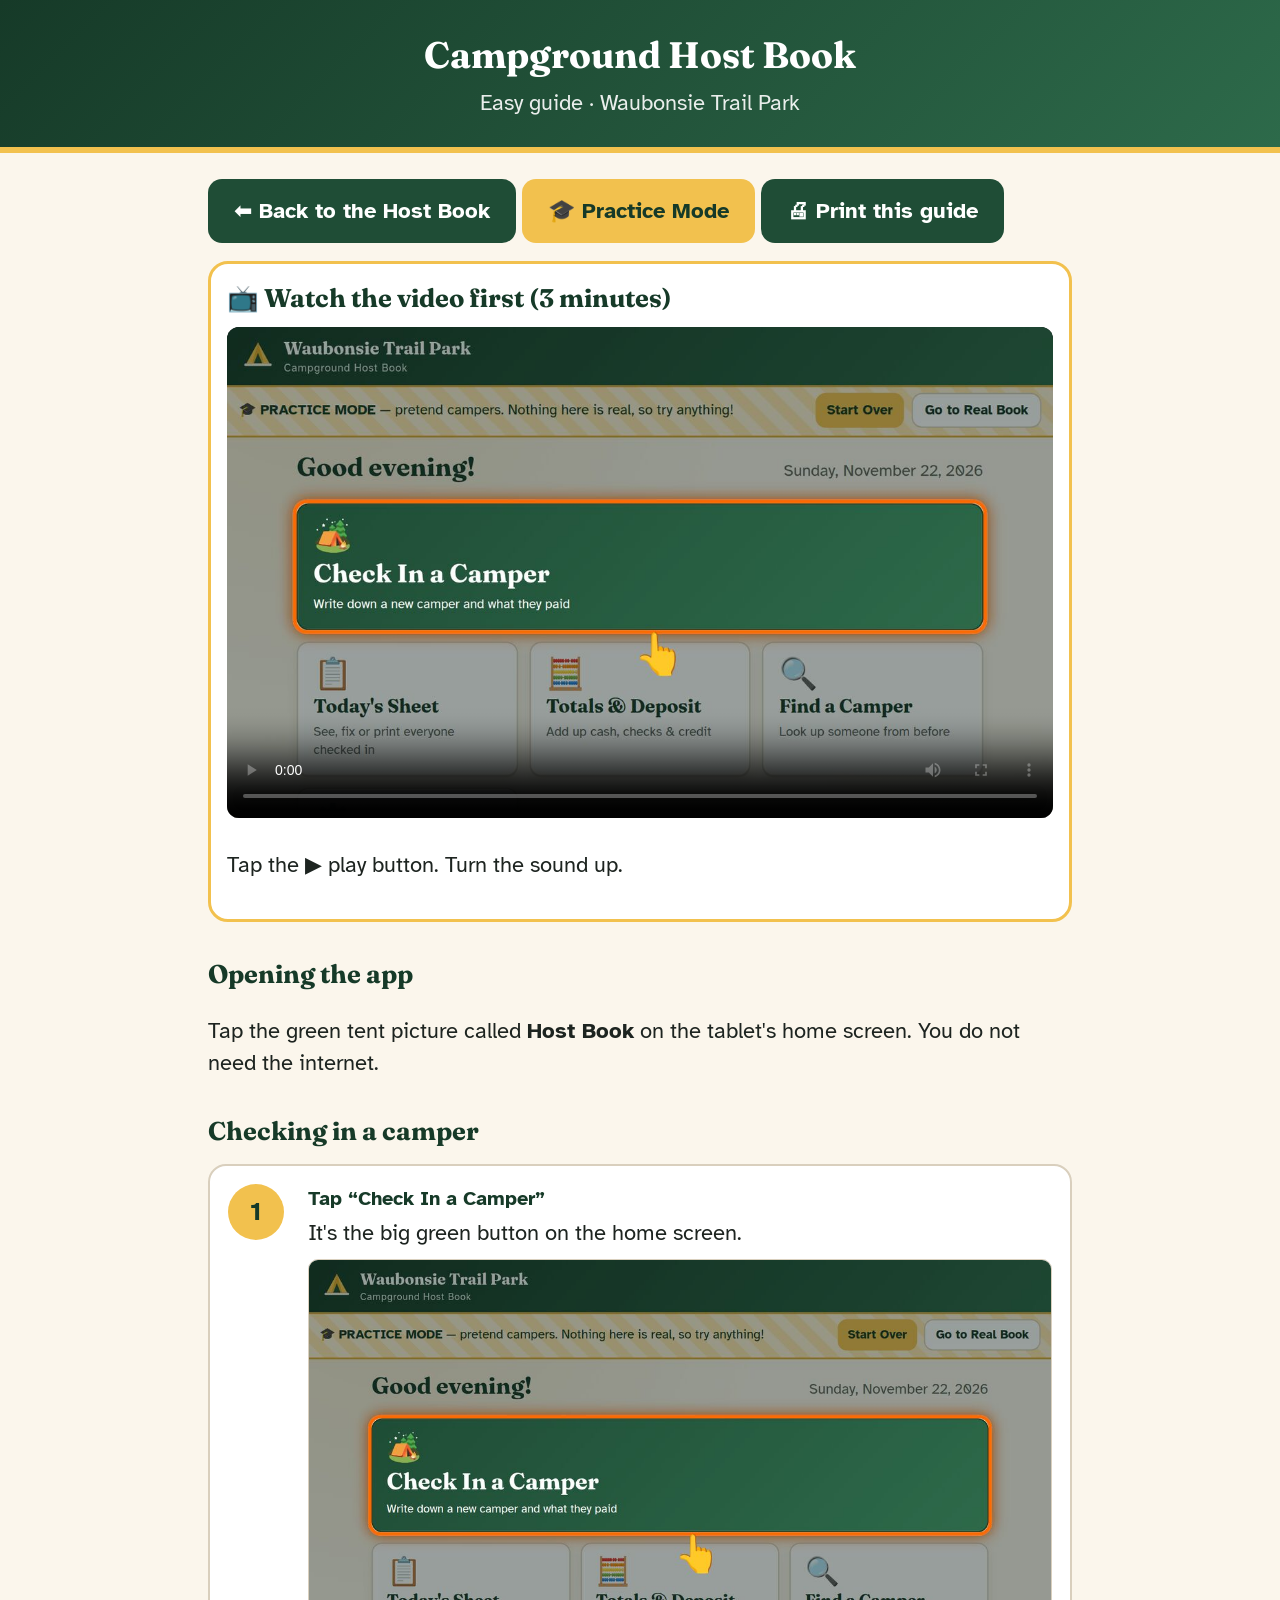
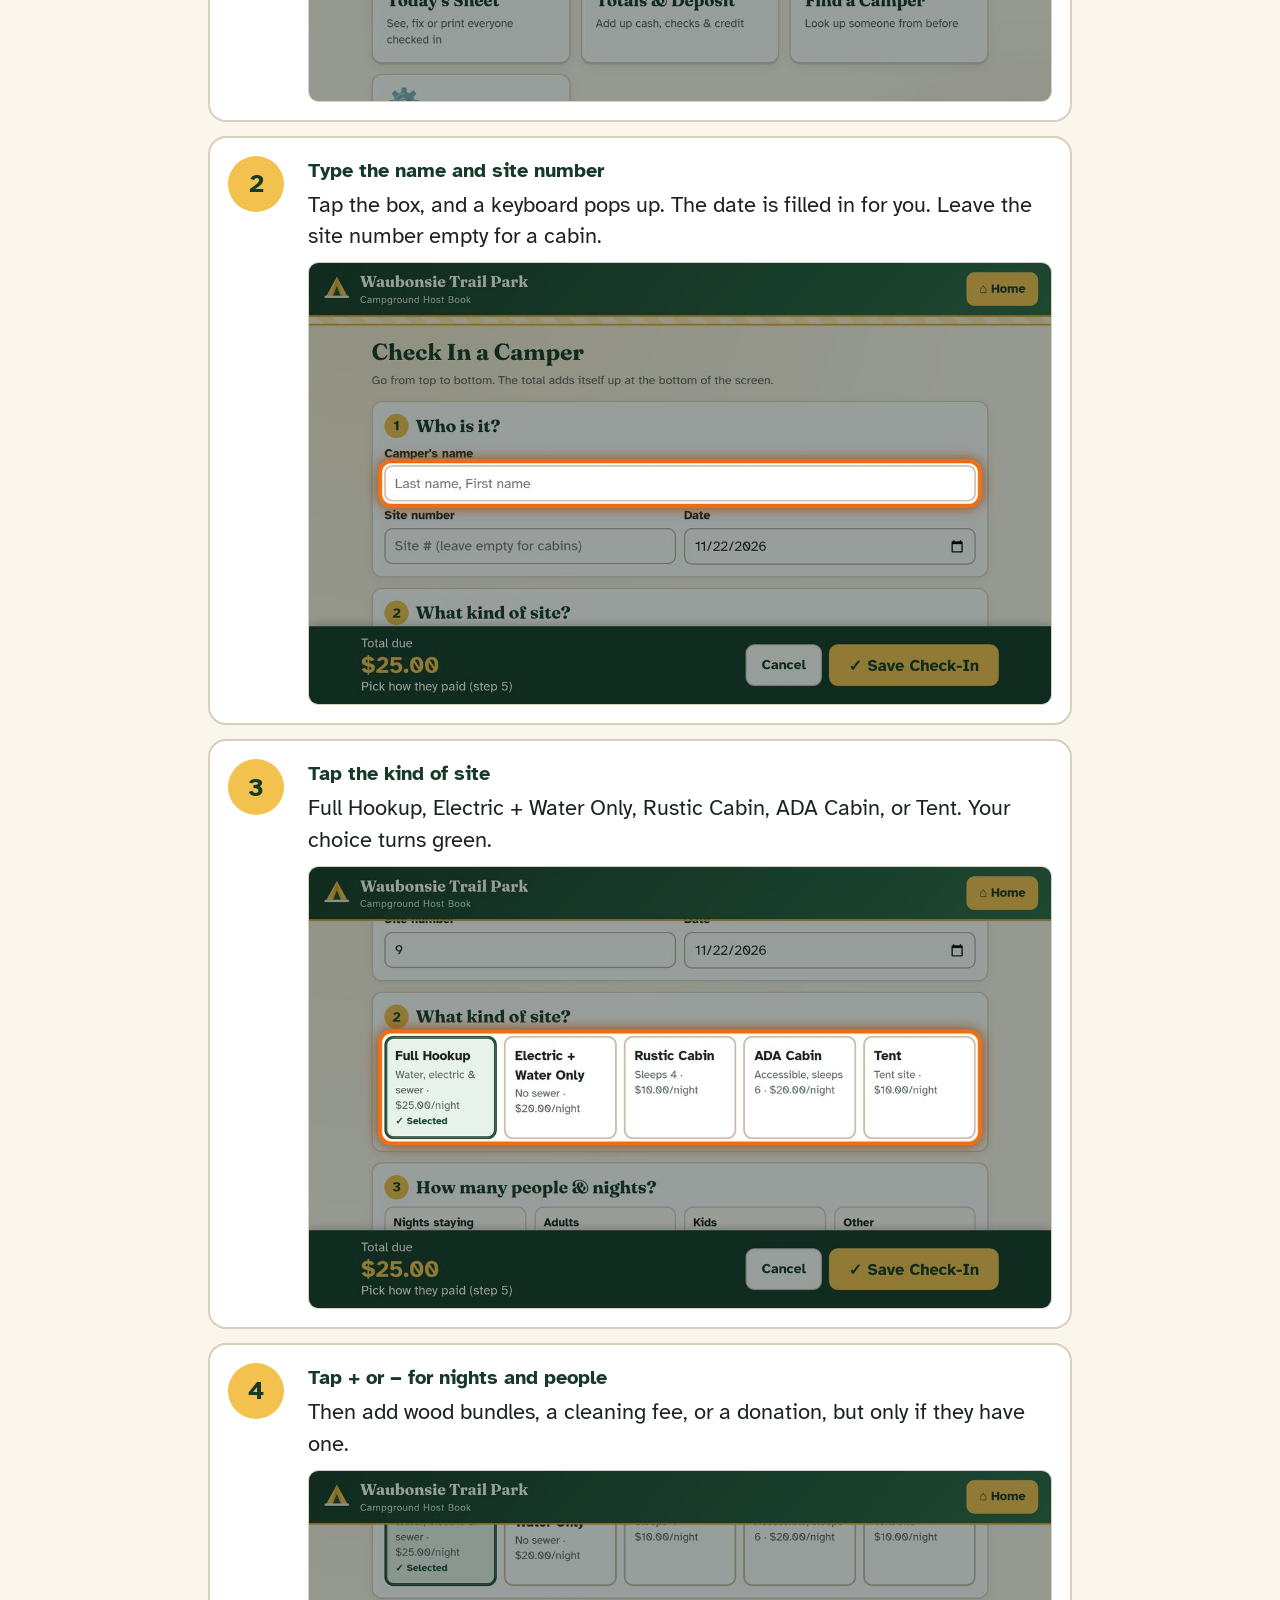
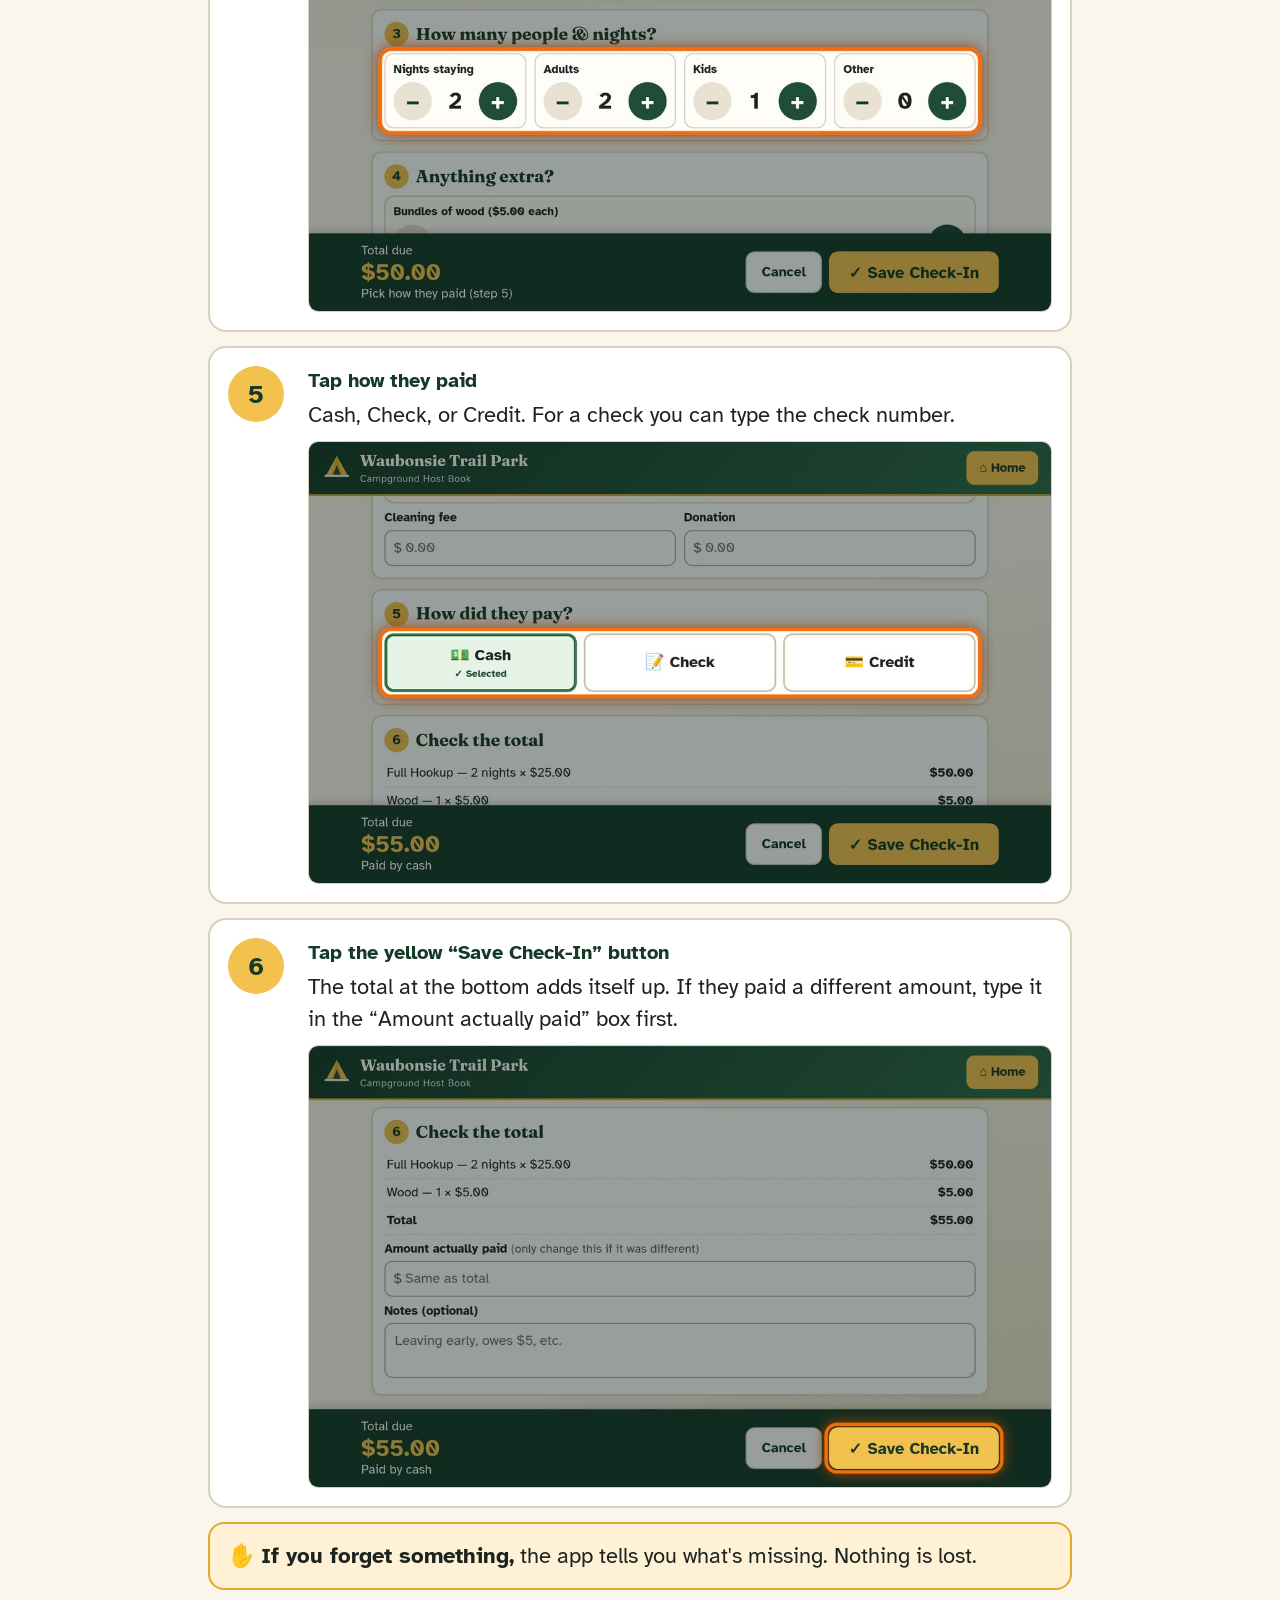
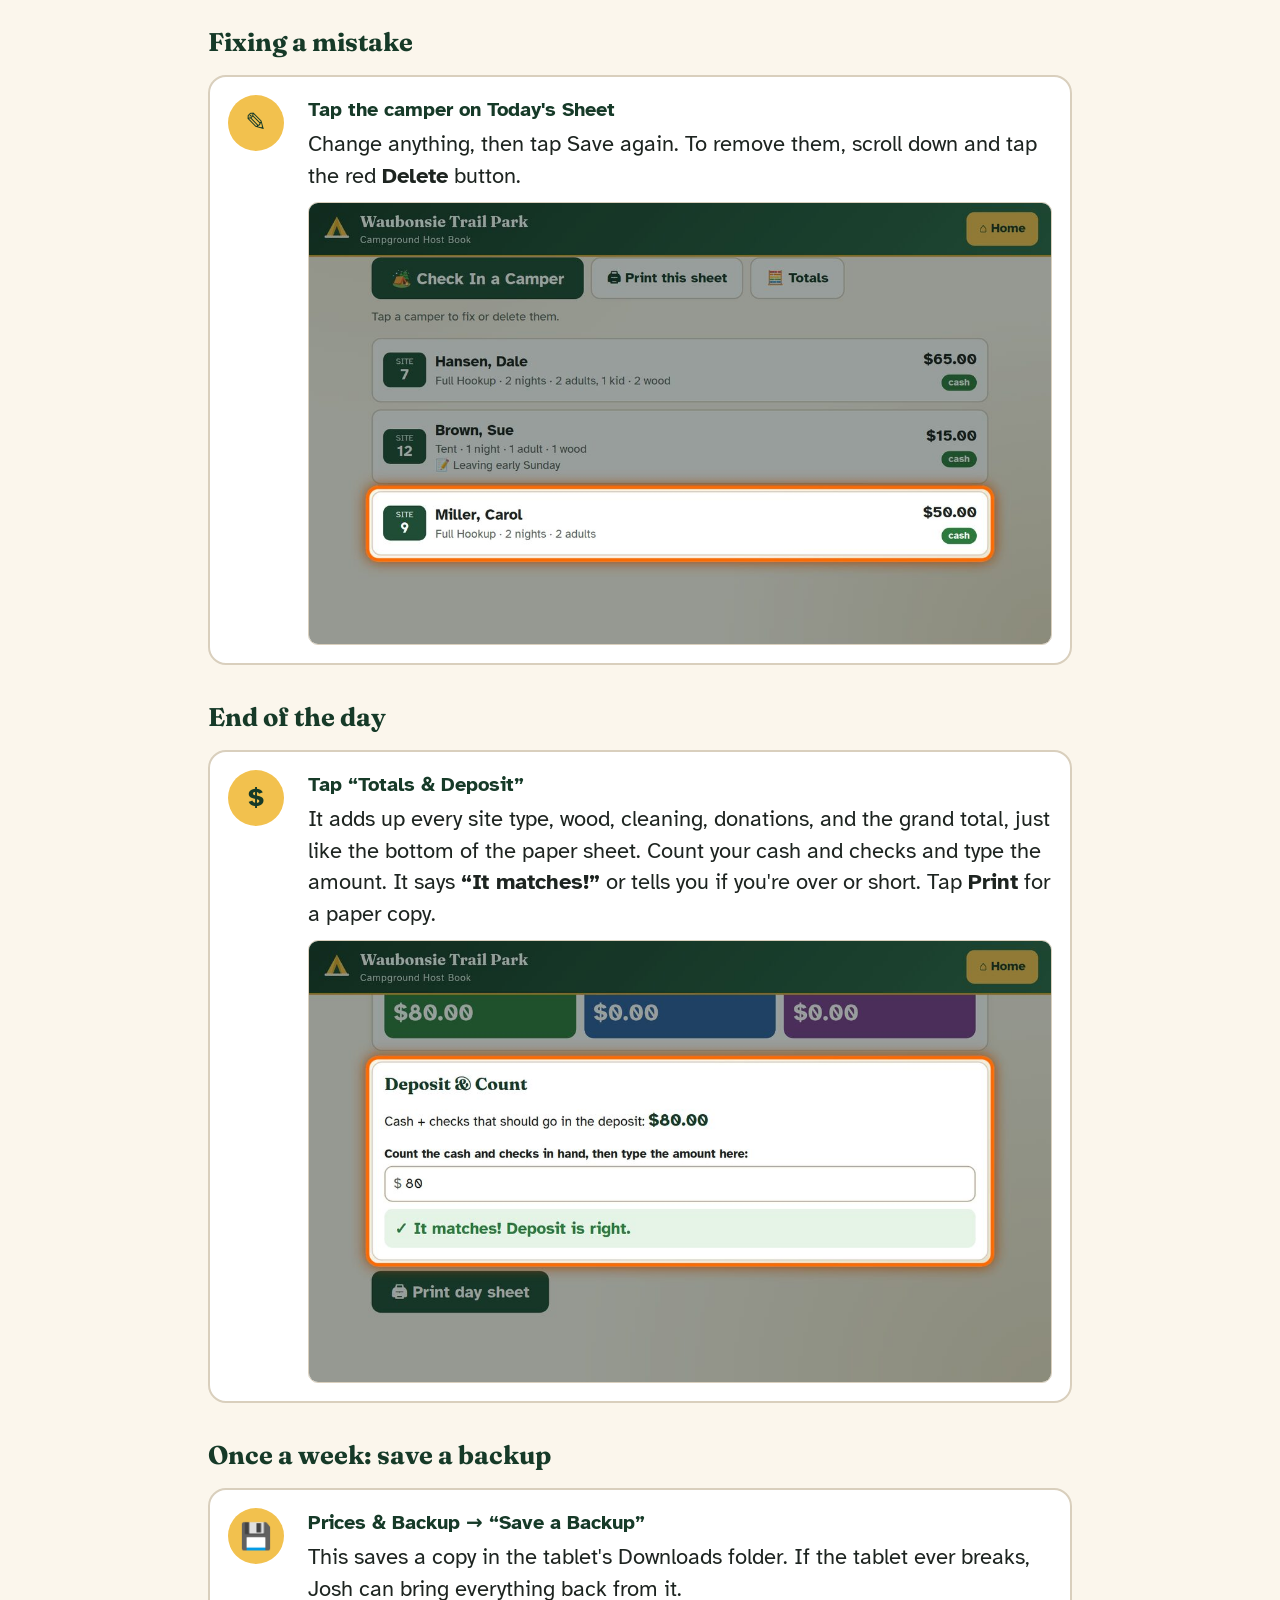
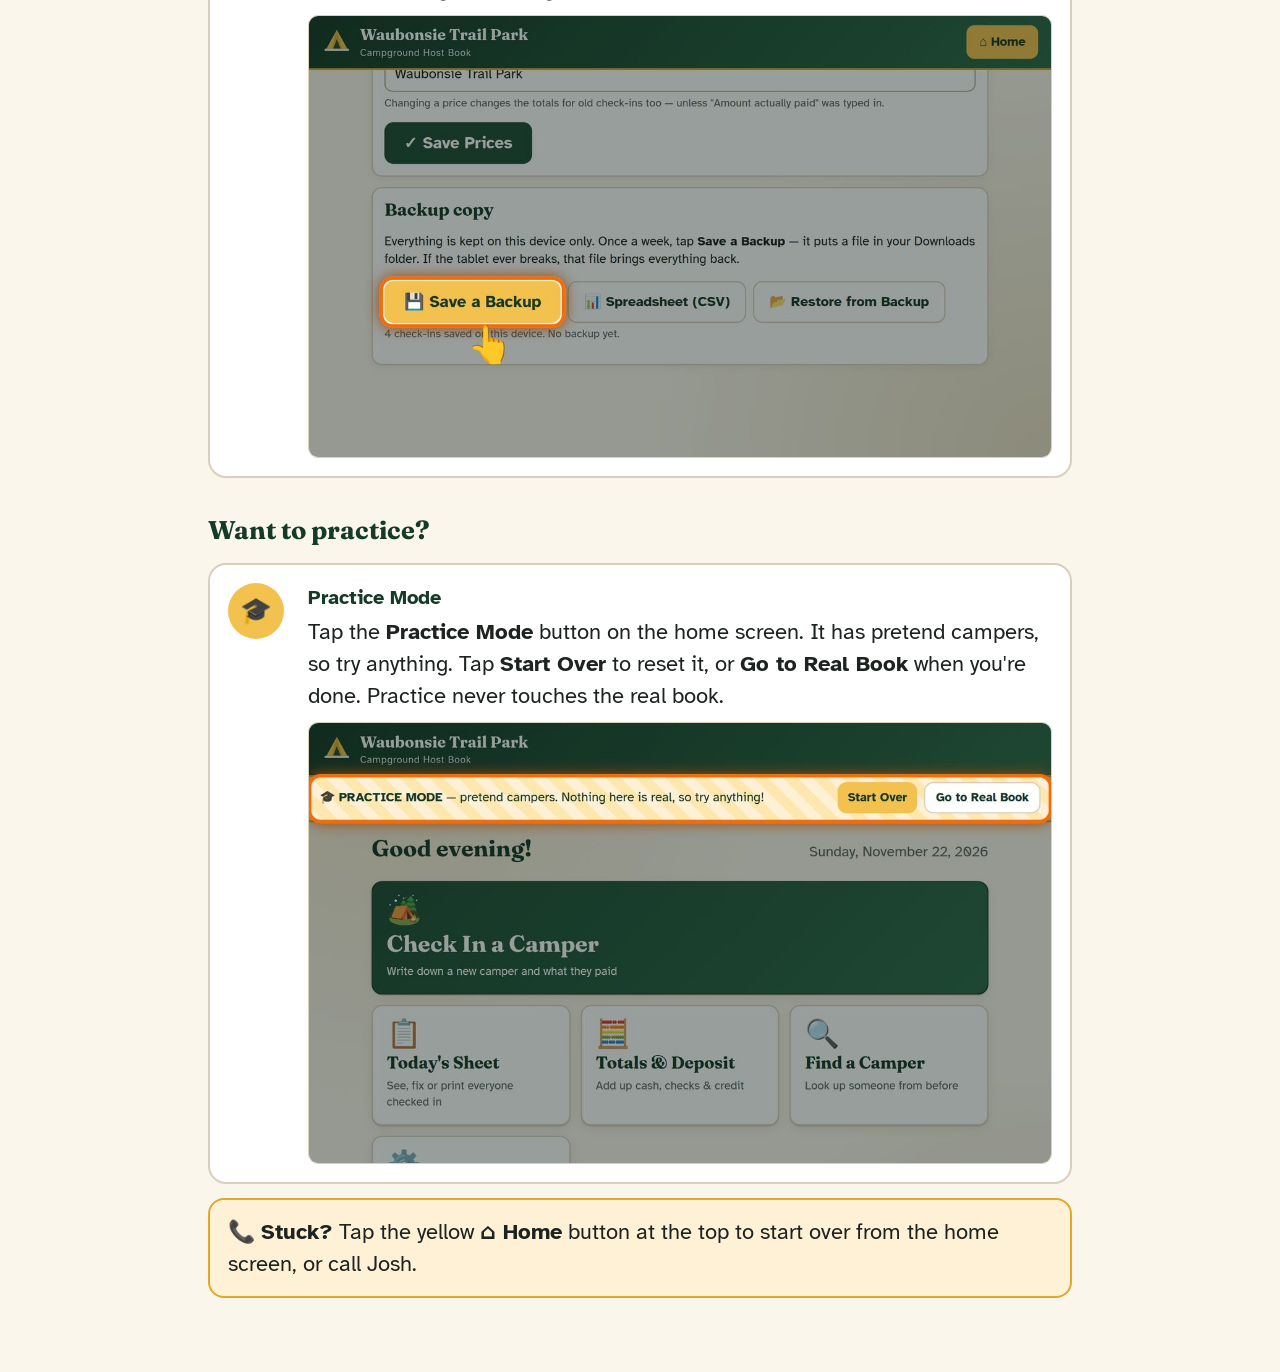
==== guide/index.html @ 34562bc8 "Practice mode, how-to video and printable guide" ====
<!doctype html><html lang="en"><head><meta charset="utf-8"><meta name="viewport" content="width=device-width,initial-scale=1">
<title>Host Book Guide</title><meta name="description" content="Large-print how-to guide for the Campground Host Book">
<link href="https://fonts.googleapis.com/css2?family=Atkinson+Hyperlegible:wght@400;700&family=Fraunces:opsz,wght@9..144,700&display=swap" rel="stylesheet">
<style>
:root{--pine:#163a28;--forest:#1f4d36;--sun:#f2c14e;--paper:#fbf6ec;--line:#d9cfbd}
*{box-sizing:border-box}body{margin:0;background:var(--paper);color:#1d2420;font-family:'Atkinson Hyperlegible',system-ui,sans-serif;font-size:22px;line-height:1.45}
header{background:linear-gradient(135deg,var(--pine),#2d6a4a);color:#fff;padding:28px 24px;text-align:center;border-bottom:6px solid var(--sun)}
header h1{font-family:Fraunces,Georgia,serif;font-size:2.3rem;margin:0}header p{margin:6px 0 0;opacity:.9}
main{max-width:900px;margin:0 auto;padding:20px 18px 60px}
h2{font-family:Fraunces,Georgia,serif;color:var(--pine);font-size:1.6rem;margin:34px 0 10px}
.video{background:#fff;border:3px solid var(--sun);border-radius:20px;padding:16px;margin:18px 0}
video{width:100%;border-radius:12px;background:#000}
.step{display:grid;grid-template-columns:64px 1fr;gap:16px;background:#fff;border:2px solid var(--line);border-radius:18px;padding:18px;margin:14px 0;break-inside:avoid}
.n{width:56px;height:56px;border-radius:50%;background:var(--sun);color:var(--pine);font-weight:700;font-size:1.6rem;display:grid;place-items:center}
.step b.t{display:block;font-size:1.25rem;color:var(--pine);margin-bottom:4px}
.step img{display:block;width:100%;border-radius:10px;border:1px solid var(--line);margin-top:10px}
.tip{background:#fff1d6;border:2px solid #e0a92c;border-radius:16px;padding:16px 18px;margin:14px 0;break-inside:avoid}
.btn{display:inline-block;background:var(--forest);color:#fff;text-decoration:none;font-weight:700;padding:16px 26px;border-radius:14px;margin:6px 6px 0 0}
.btn.sun{background:var(--sun);color:var(--pine)}
.noprint{}@media print{.noprint,.video{display:none}body{font-size:15px;background:#fff}header{padding:14px}.step{padding:10px}.step img{width:78%;display:block}h2{margin-top:18px;break-after:avoid}}
</style></head><body>
<header><h1>Campground Host Book</h1><p>Easy guide · Waubonsie Trail Park</p></header>
<main>
<div class="noprint"><a class="btn" href="../">⬅ Back to the Host Book</a><a class="btn sun" href="../?demo">🎓 Practice Mode</a><a class="btn" href="javascript:print()">🖨 Print this guide</a></div>
<div class="video"><h2 style="margin-top:0">📺 Watch the video first (3 minutes)</h2><video controls preload="metadata" poster="img/s1.jpg" src="how-to-video.mp4"></video><p>Tap the ▶ play button. Turn the sound up.</p></div>

<h2>Opening the app</h2>
<p>Tap the green tent picture called <b>Host Book</b> on the tablet's home screen. You do not need the internet.</p>

<h2>Checking in a camper</h2>
<div class="step"><div class="n">1</div><div><b class="t">Tap “Check In a Camper”</b>It's the big green button on the home screen.<img src="img/s1.jpg" alt=""></div></div>
<div class="step"><div class="n">2</div><div><b class="t">Type the name and site number</b>Tap the box, and a keyboard pops up. The date is filled in for you. Leave the site number empty for a cabin.<img src="img/s2.jpg" alt=""></div></div>
<div class="step"><div class="n">3</div><div><b class="t">Tap the kind of site</b>Full Hookup, Electric + Water Only, Rustic Cabin, ADA Cabin, or Tent. Your choice turns green.<img src="img/s3.jpg" alt=""></div></div>
<div class="step"><div class="n">4</div><div><b class="t">Tap + or − for nights and people</b>Then add wood bundles, a cleaning fee, or a donation, but only if they have one.<img src="img/s4.jpg" alt=""></div></div>
<div class="step"><div class="n">5</div><div><b class="t">Tap how they paid</b>Cash, Check, or Credit. For a check you can type the check number.<img src="img/s6.jpg" alt=""></div></div>
<div class="step"><div class="n">6</div><div><b class="t">Tap the yellow “Save Check-In” button</b>The total at the bottom adds itself up. If they paid a different amount, type it in the “Amount actually paid” box first.<img src="img/s8.jpg" alt=""></div></div>
<div class="tip">✋ <b>If you forget something,</b> the app tells you what's missing. Nothing is lost.</div>

<h2>Fixing a mistake</h2>
<div class="step"><div class="n">✎</div><div><b class="t">Tap the camper on Today's Sheet</b>Change anything, then tap Save again. To remove them, scroll down and tap the red <b>Delete</b> button.<img src="img/s9.jpg" alt=""></div></div>

<h2>End of the day</h2>
<div class="step"><div class="n">$</div><div><b class="t">Tap “Totals &amp; Deposit”</b>It adds up every site type, wood, cleaning, donations, and the grand total, just like the bottom of the paper sheet. Count your cash and checks and type the amount. It says <b>“It matches!”</b> or tells you if you're over or short. Tap <b>Print</b> for a paper copy.<img src="img/s12.jpg" alt=""></div></div>

<h2>Once a week: save a backup</h2>
<div class="step"><div class="n">💾</div><div><b class="t">Prices &amp; Backup → “Save a Backup”</b>This saves a copy in the tablet's Downloads folder. If the tablet ever breaks, Josh can bring everything back from it.<img src="img/s14.jpg" alt=""></div></div>

<h2>Want to practice?</h2>
<div class="step"><div class="n">🎓</div><div><b class="t">Practice Mode</b>Tap the <b>Practice Mode</b> button on the home screen. It has pretend campers, so try anything. Tap <b>Start Over</b> to reset it, or <b>Go to Real Book</b> when you're done. Practice never touches the real book.<img src="img/s15.jpg" alt=""></div></div>

<div class="tip">📞 <b>Stuck?</b> Tap the yellow <b>⌂ Home</b> button at the top to start over from the home screen, or call Josh.</div>
</main></body></html>
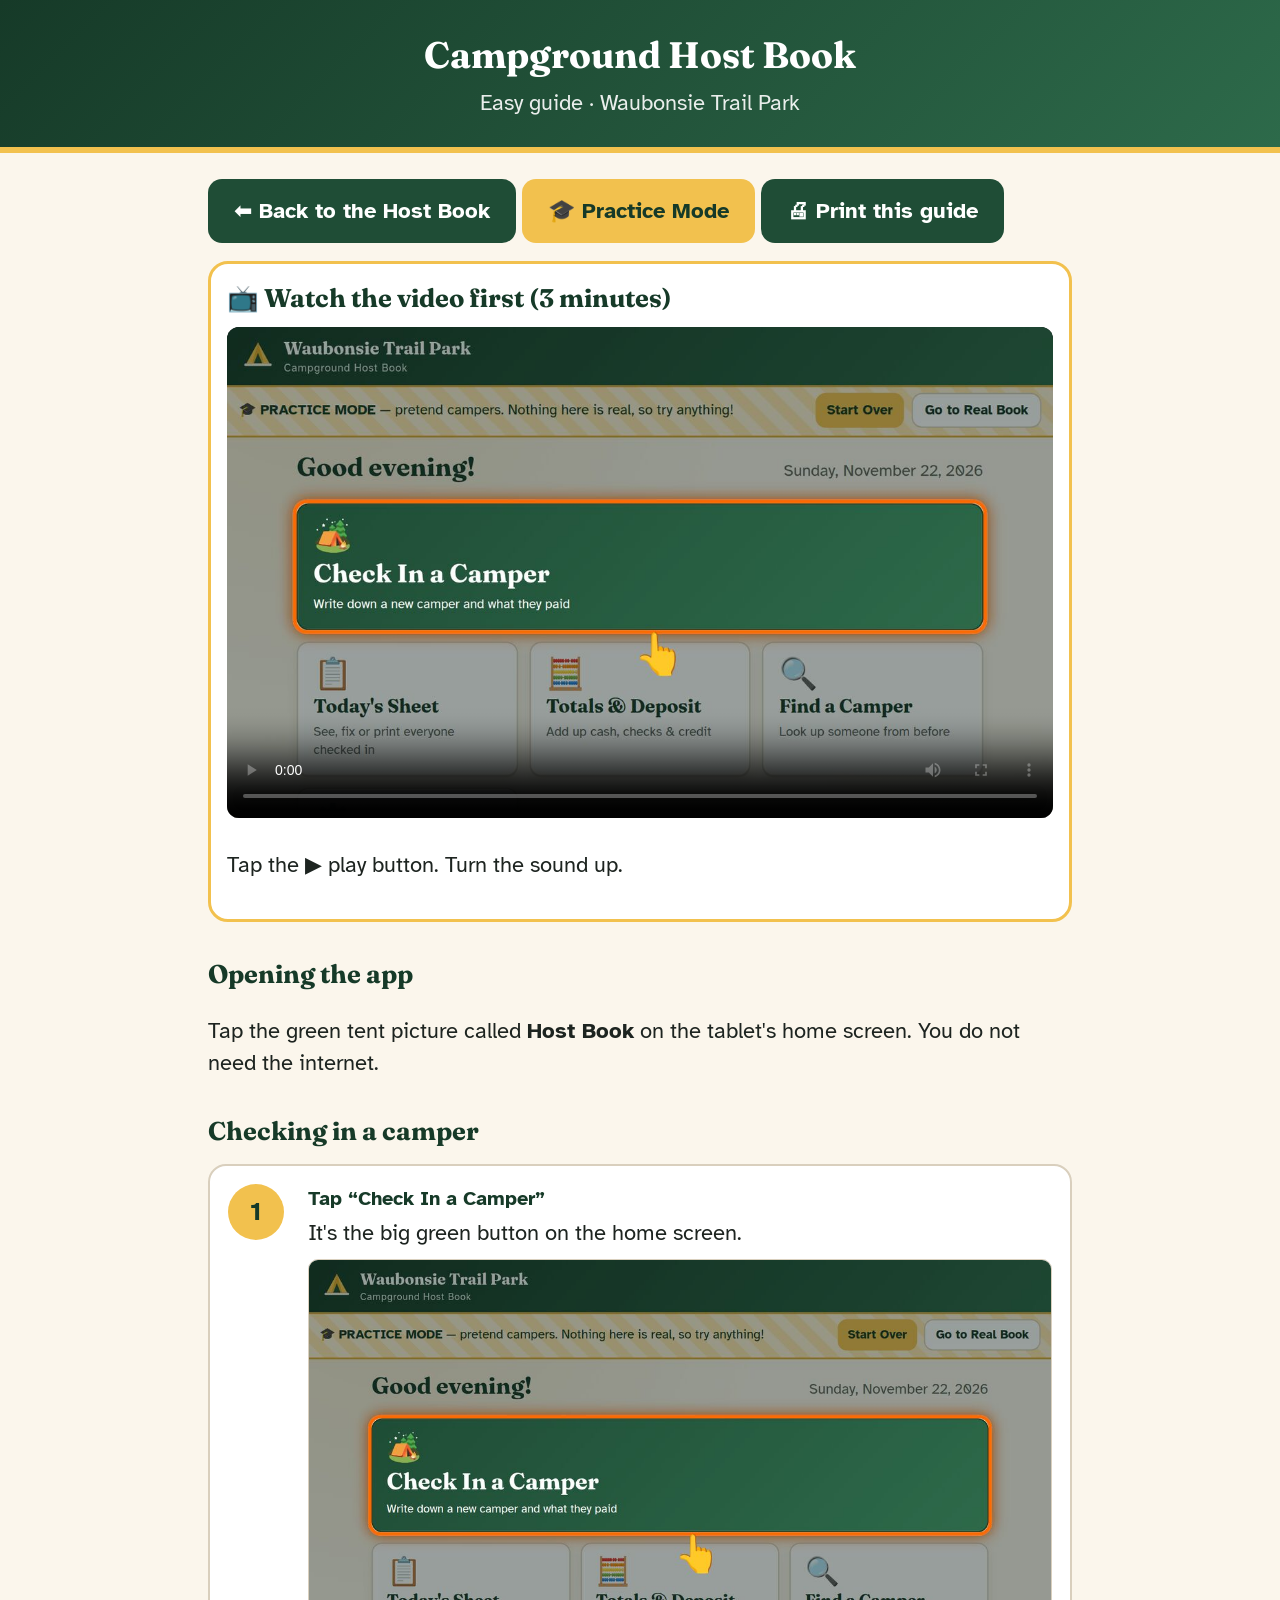
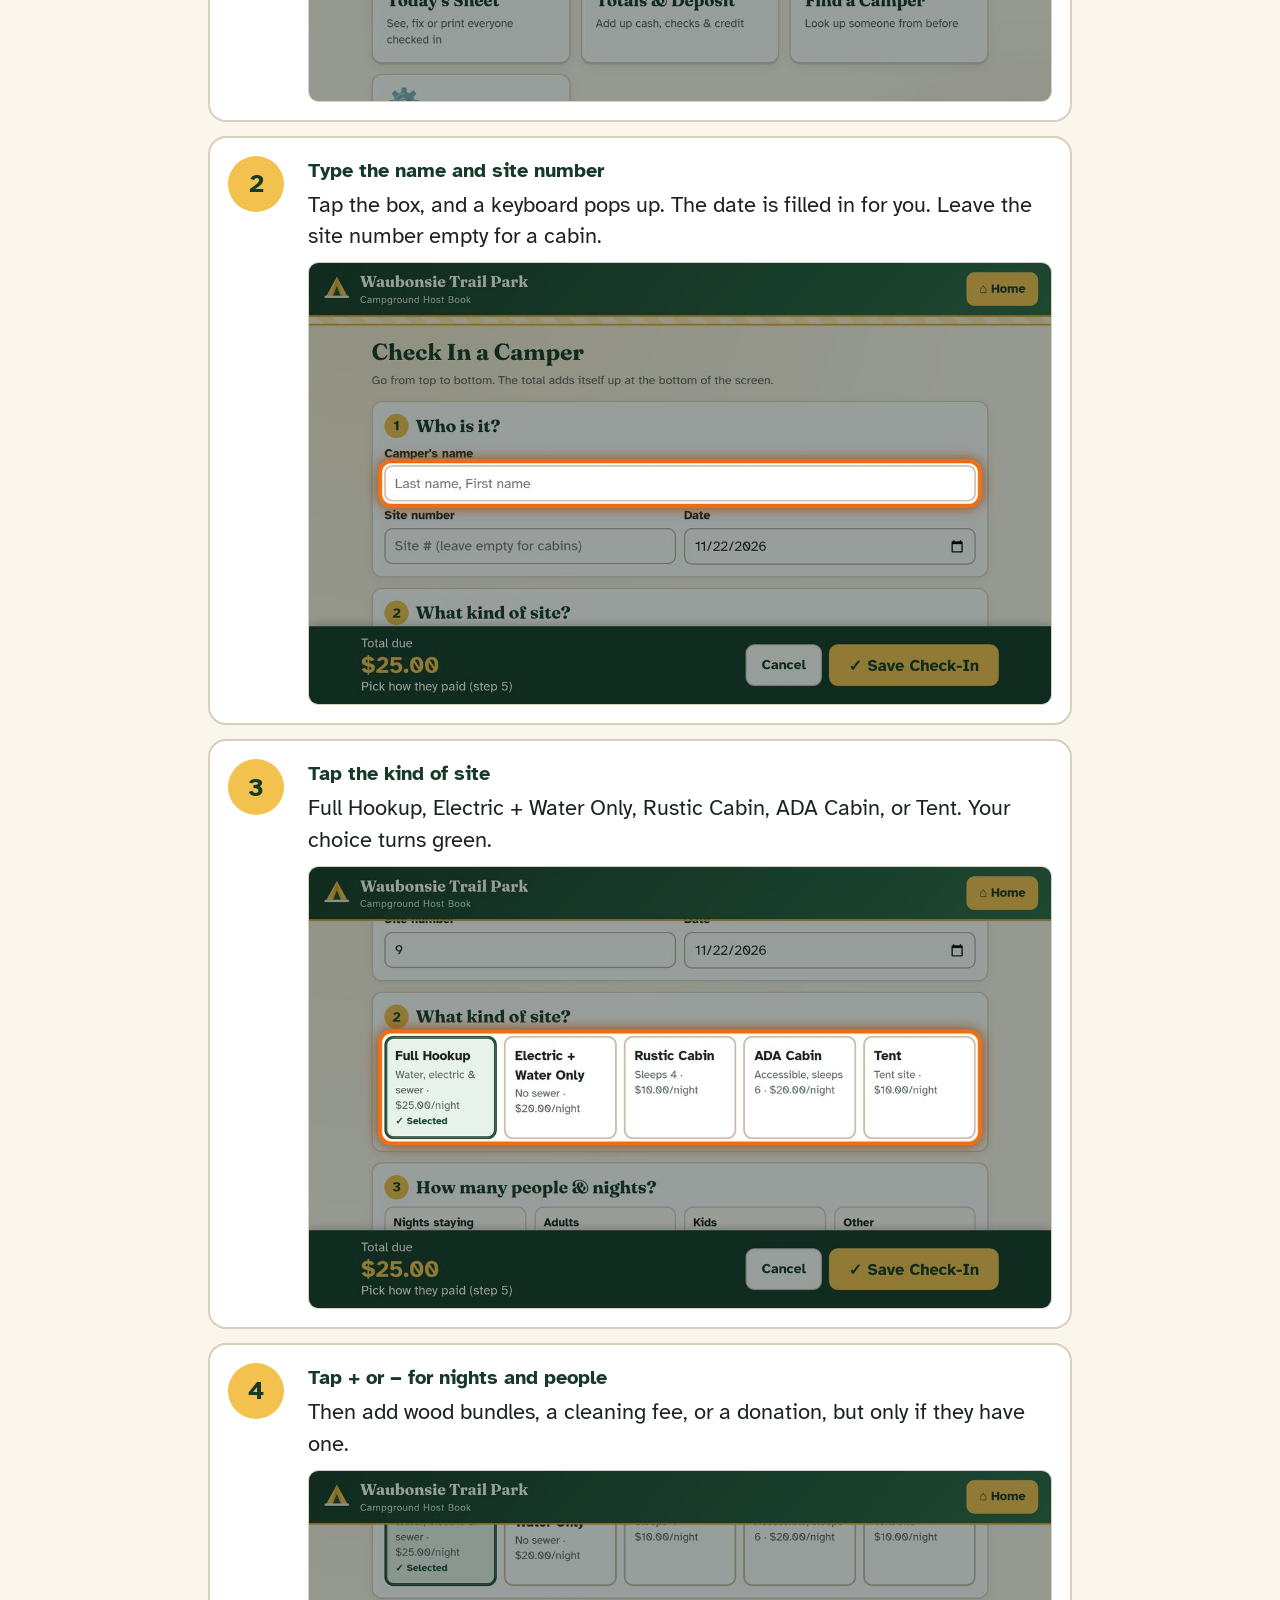
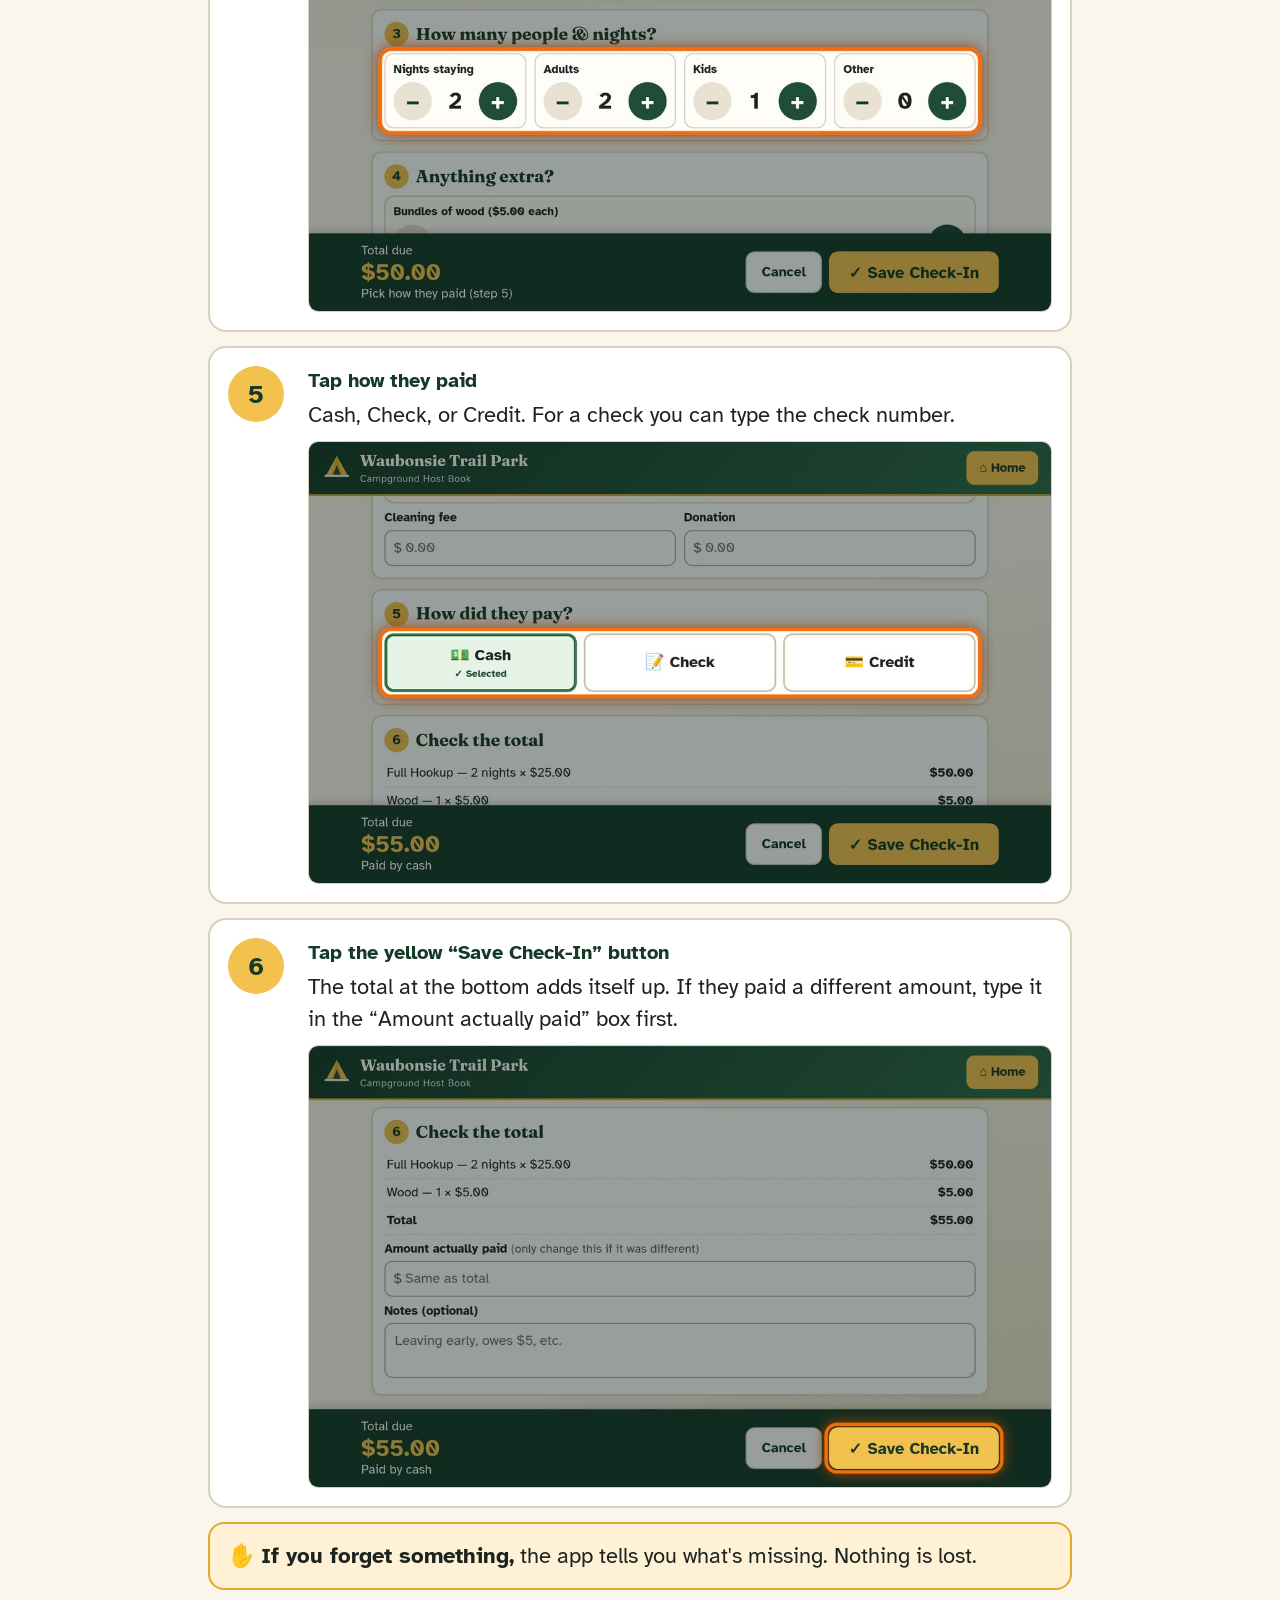
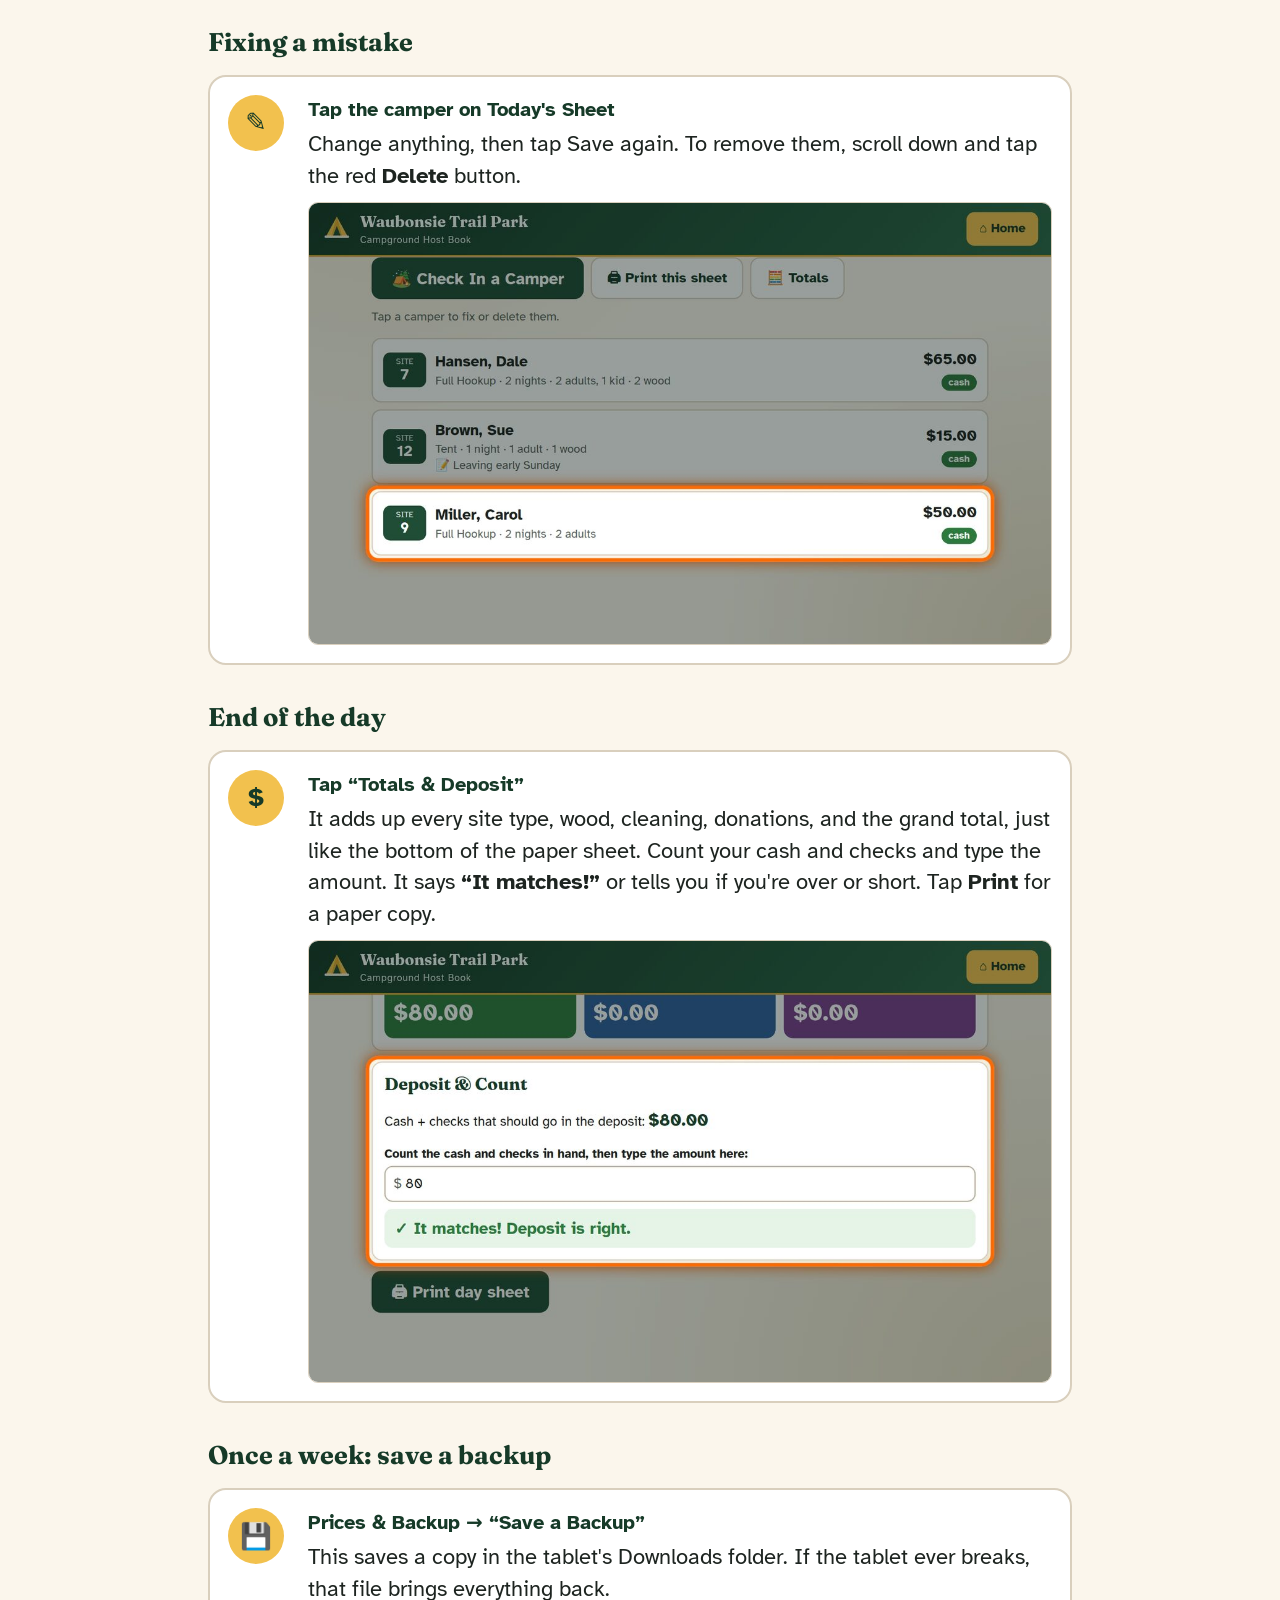
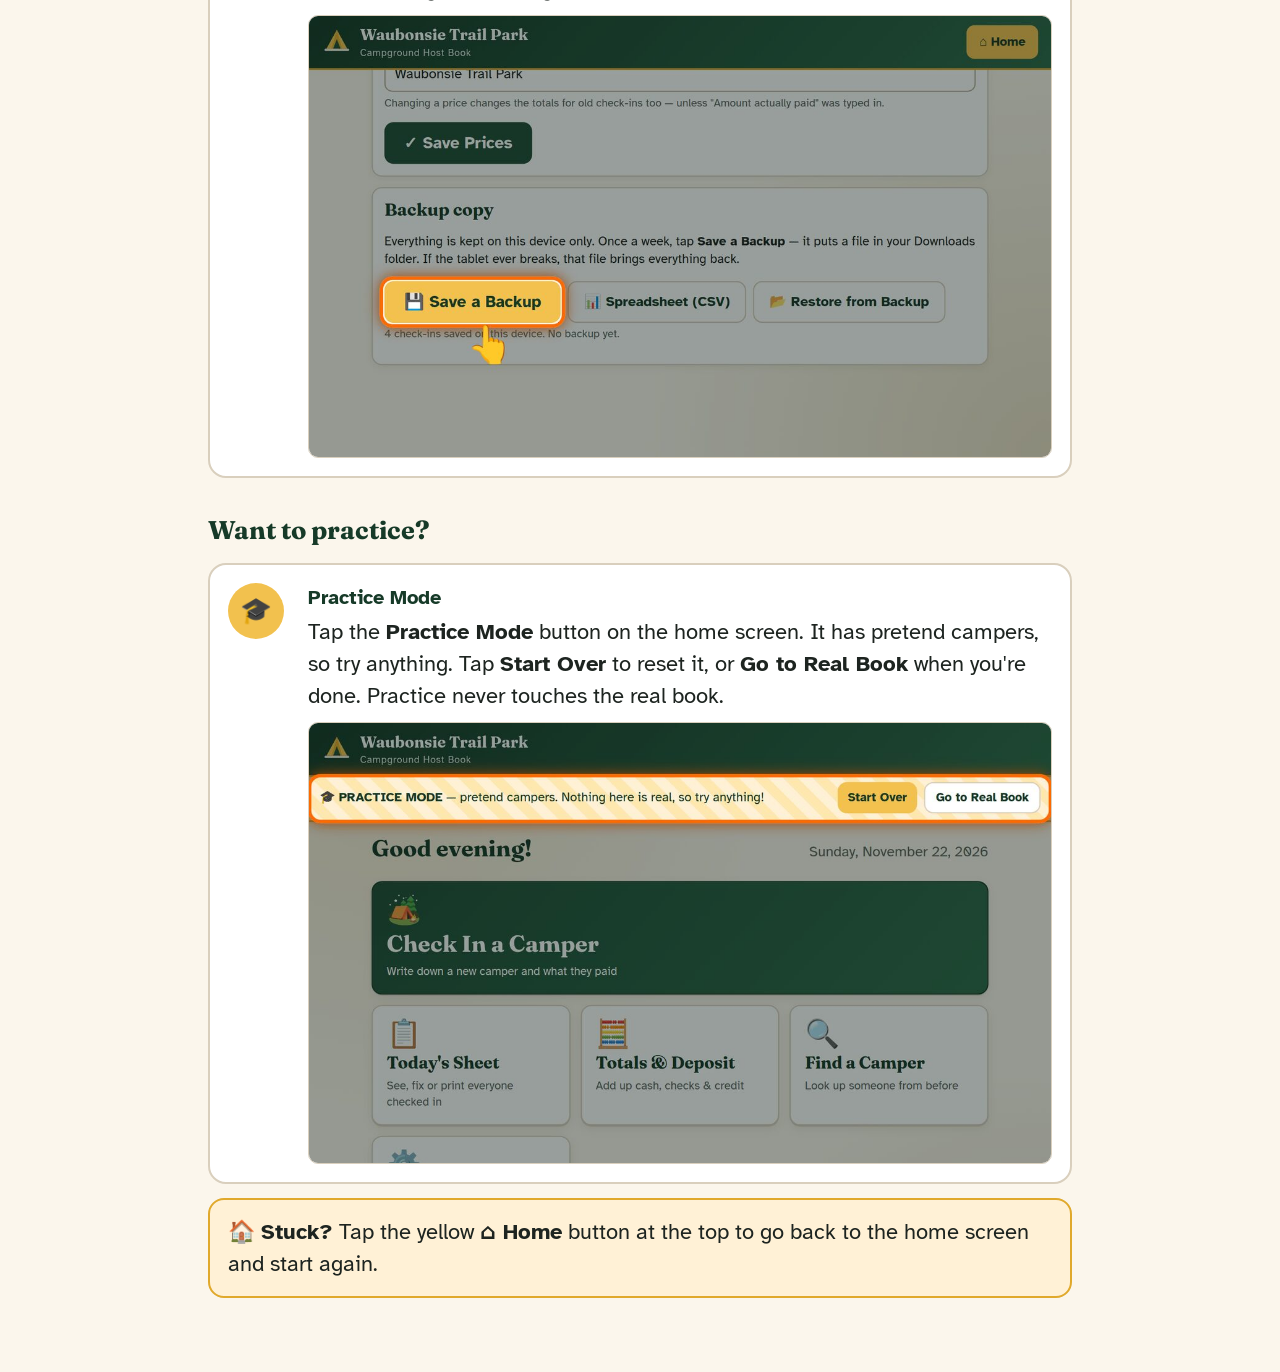
==== commit 90d368cb: "Remove name from guide" ====
--- a/guide/index.html
+++ b/guide/index.html
@@ -43,10 +43,10 @@
 <div class="step"><div class="n">$</div><div><b class="t">Tap “Totals &amp; Deposit”</b>It adds up every site type, wood, cleaning, donations, and the grand total, just like the bottom of the paper sheet. Count your cash and checks and type the amount. It says <b>“It matches!”</b> or tells you if you're over or short. Tap <b>Print</b> for a paper copy.<img src="img/s12.jpg" alt=""></div></div>
 
 <h2>Once a week: save a backup</h2>
-<div class="step"><div class="n">💾</div><div><b class="t">Prices &amp; Backup → “Save a Backup”</b>This saves a copy in the tablet's Downloads folder. If the tablet ever breaks, Josh can bring everything back from it.<img src="img/s14.jpg" alt=""></div></div>
+<div class="step"><div class="n">💾</div><div><b class="t">Prices &amp; Backup → “Save a Backup”</b>This saves a copy in the tablet's Downloads folder. If the tablet ever breaks, that file brings everything back.<img src="img/s14.jpg" alt=""></div></div>
 
 <h2>Want to practice?</h2>
 <div class="step"><div class="n">🎓</div><div><b class="t">Practice Mode</b>Tap the <b>Practice Mode</b> button on the home screen. It has pretend campers, so try anything. Tap <b>Start Over</b> to reset it, or <b>Go to Real Book</b> when you're done. Practice never touches the real book.<img src="img/s15.jpg" alt=""></div></div>
 
-<div class="tip">📞 <b>Stuck?</b> Tap the yellow <b>⌂ Home</b> button at the top to start over from the home screen, or call Josh.</div>
+<div class="tip">🏠 <b>Stuck?</b> Tap the yellow <b>⌂ Home</b> button at the top to go back to the home screen and start again.</div>
 </main></body></html>
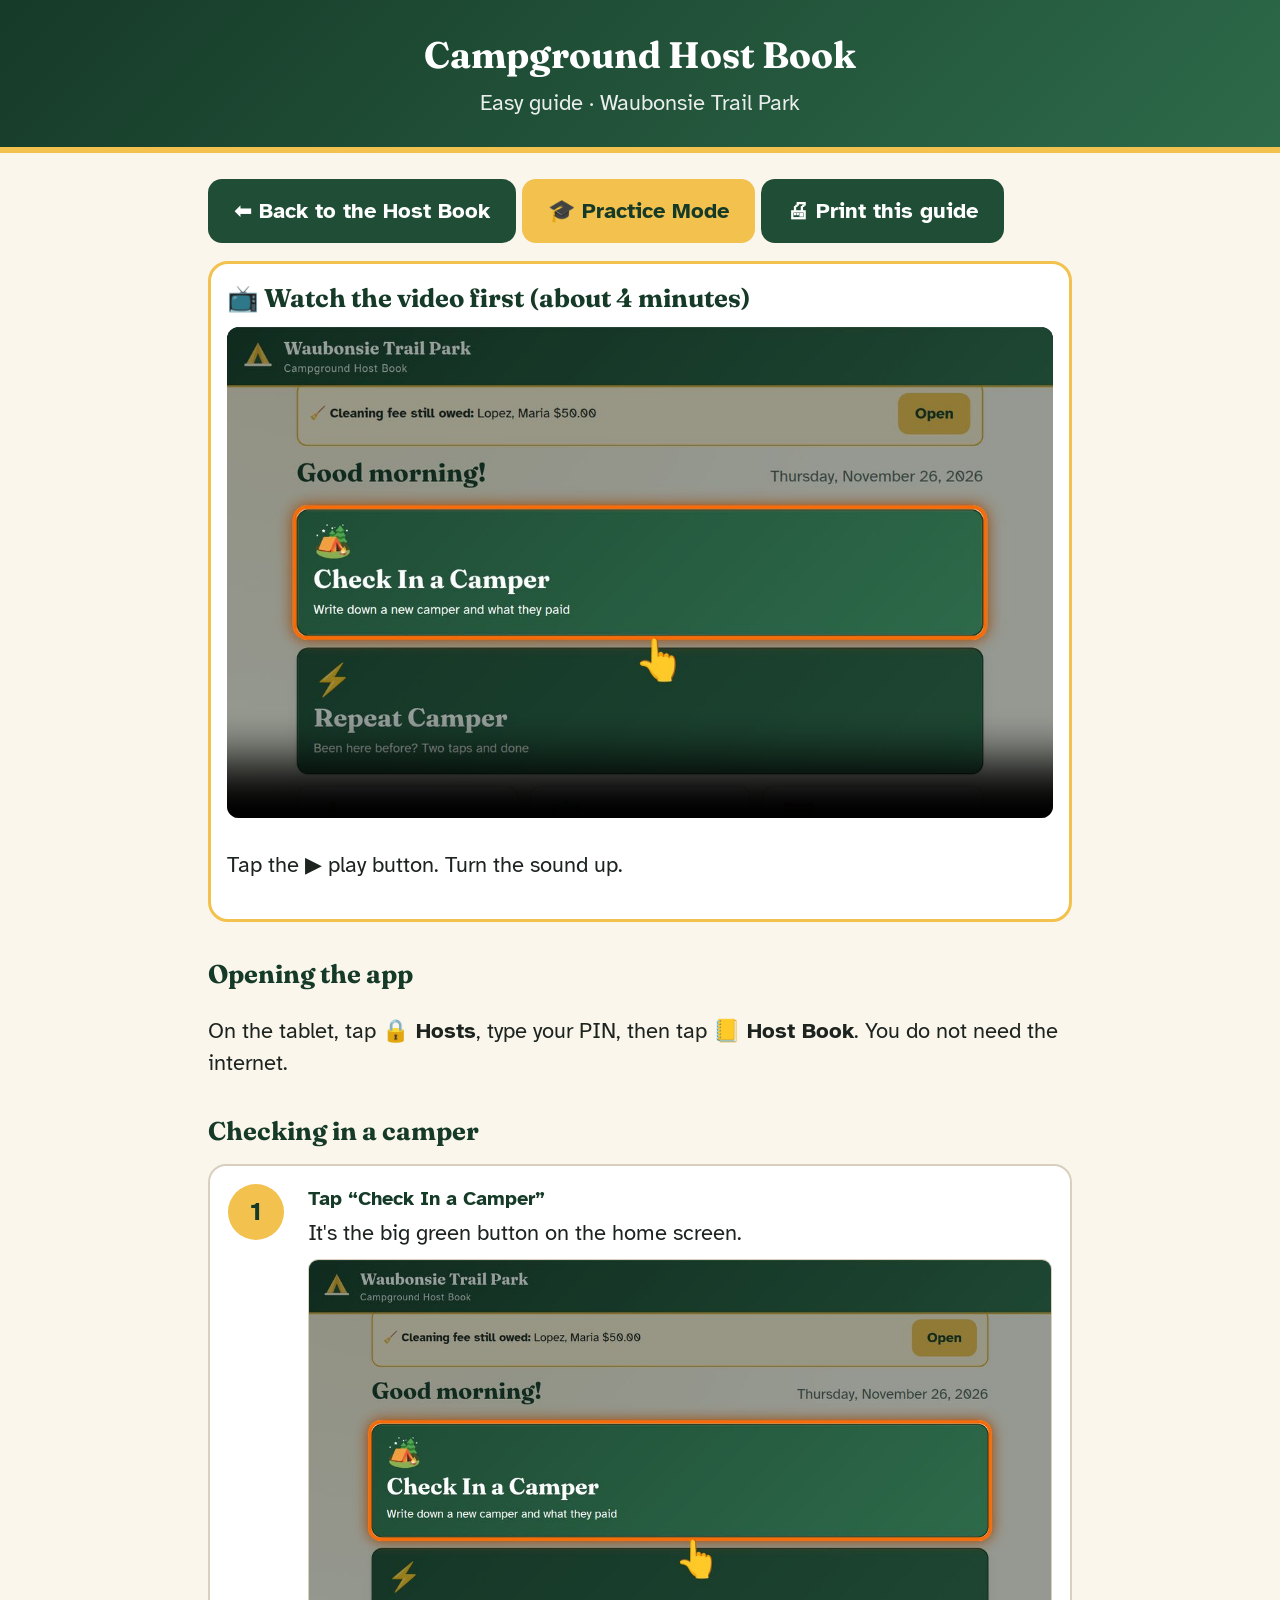
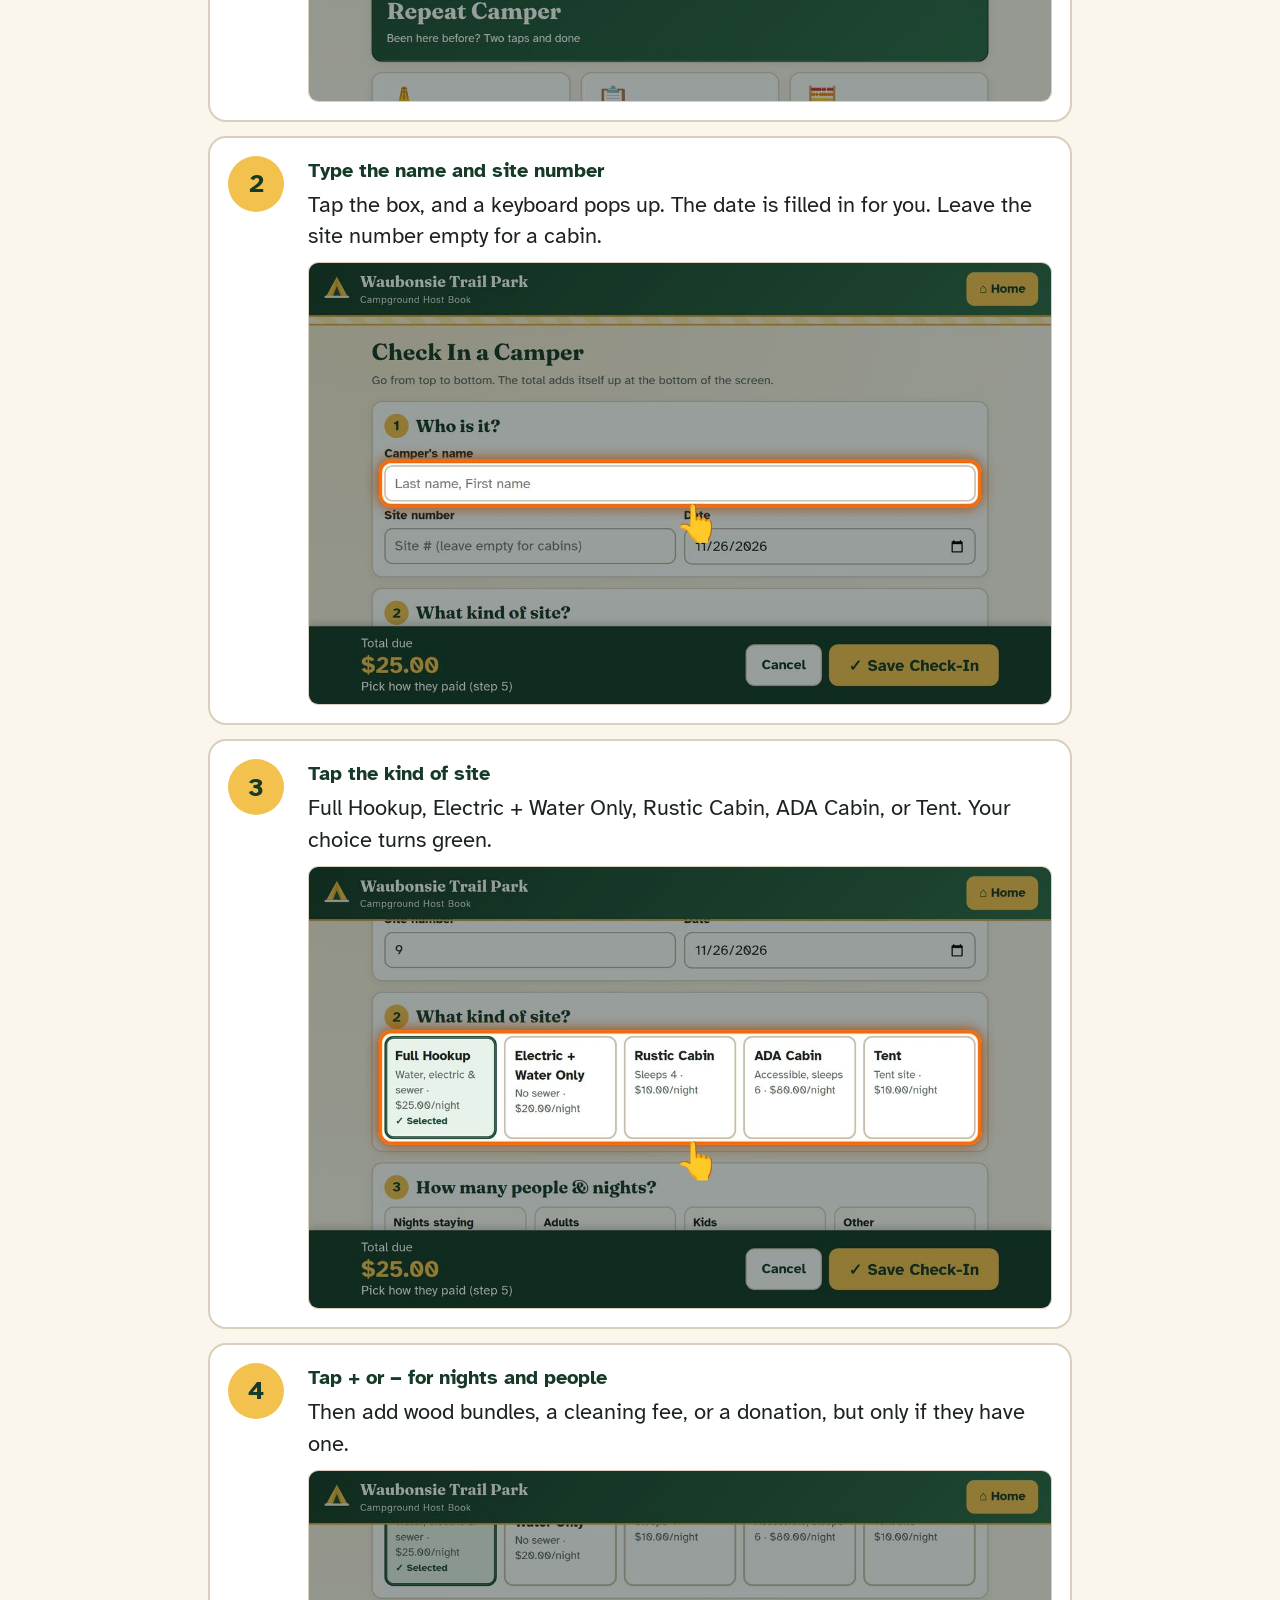
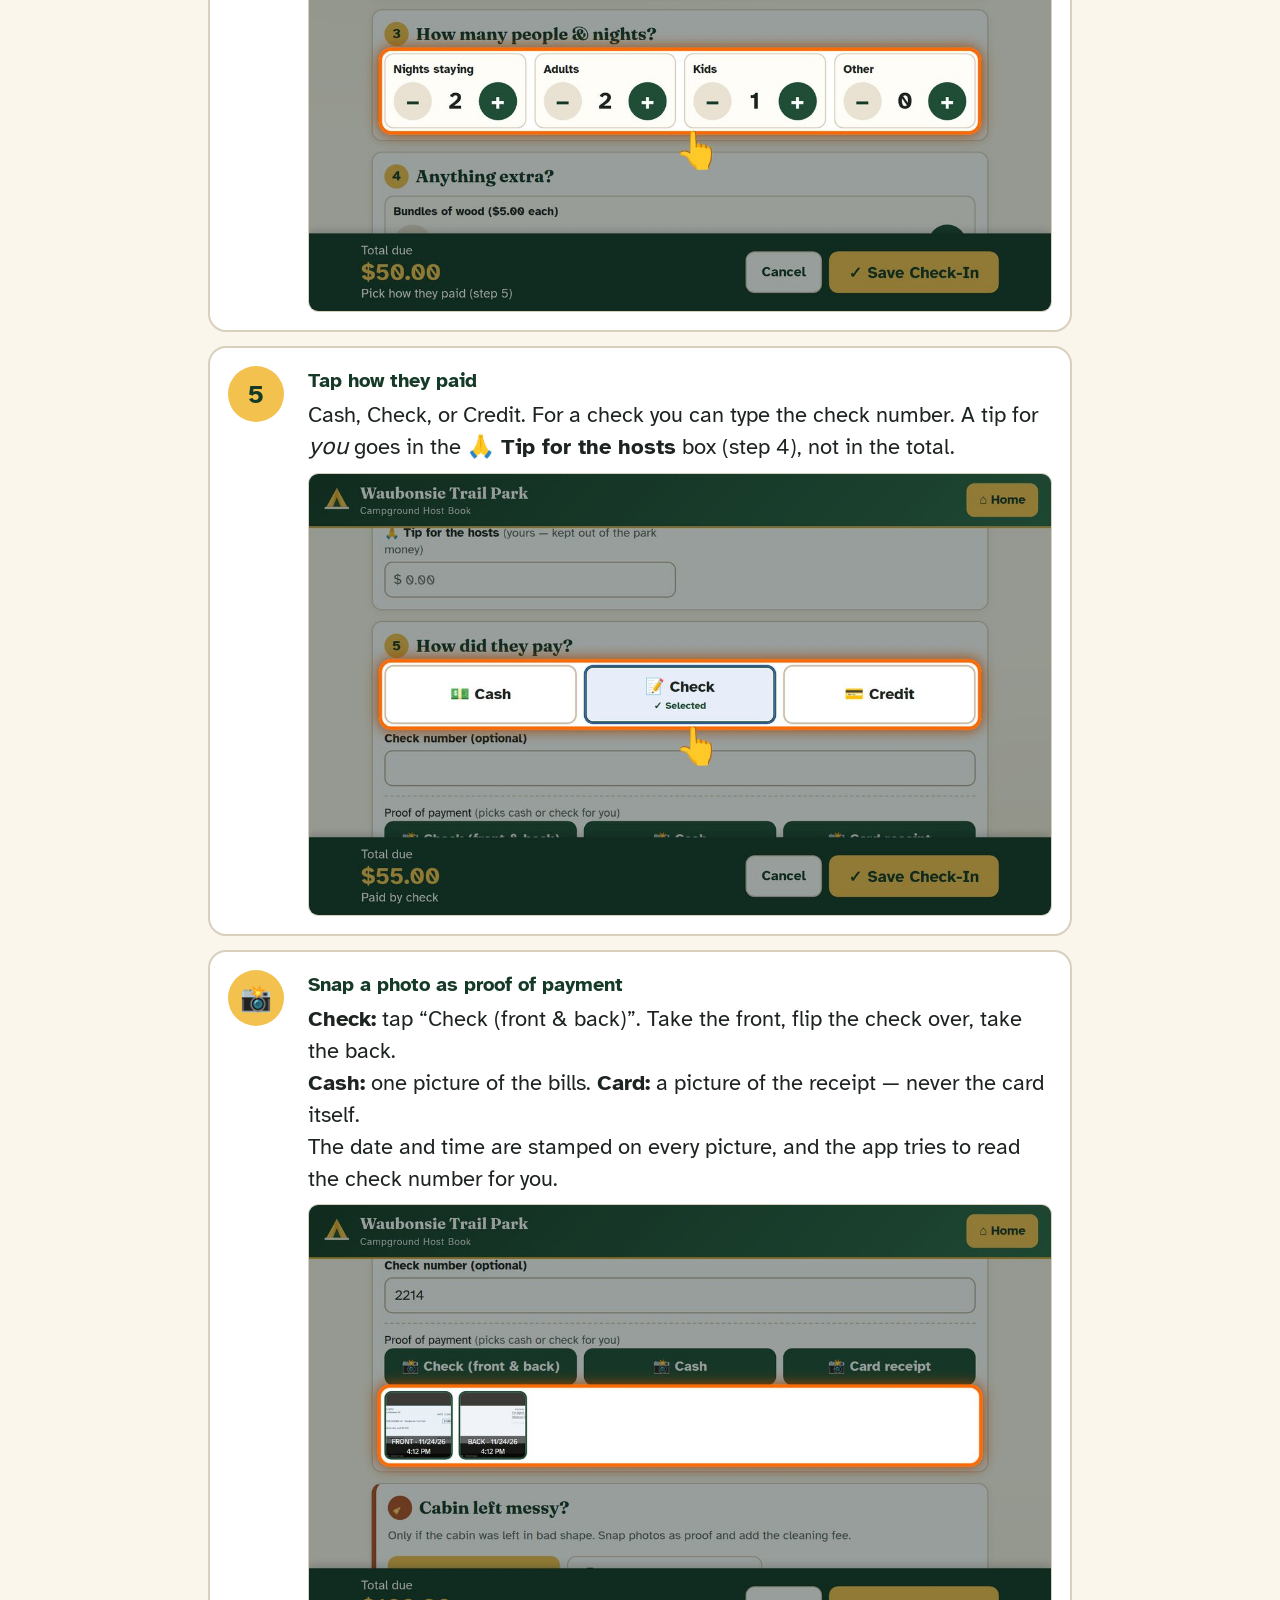
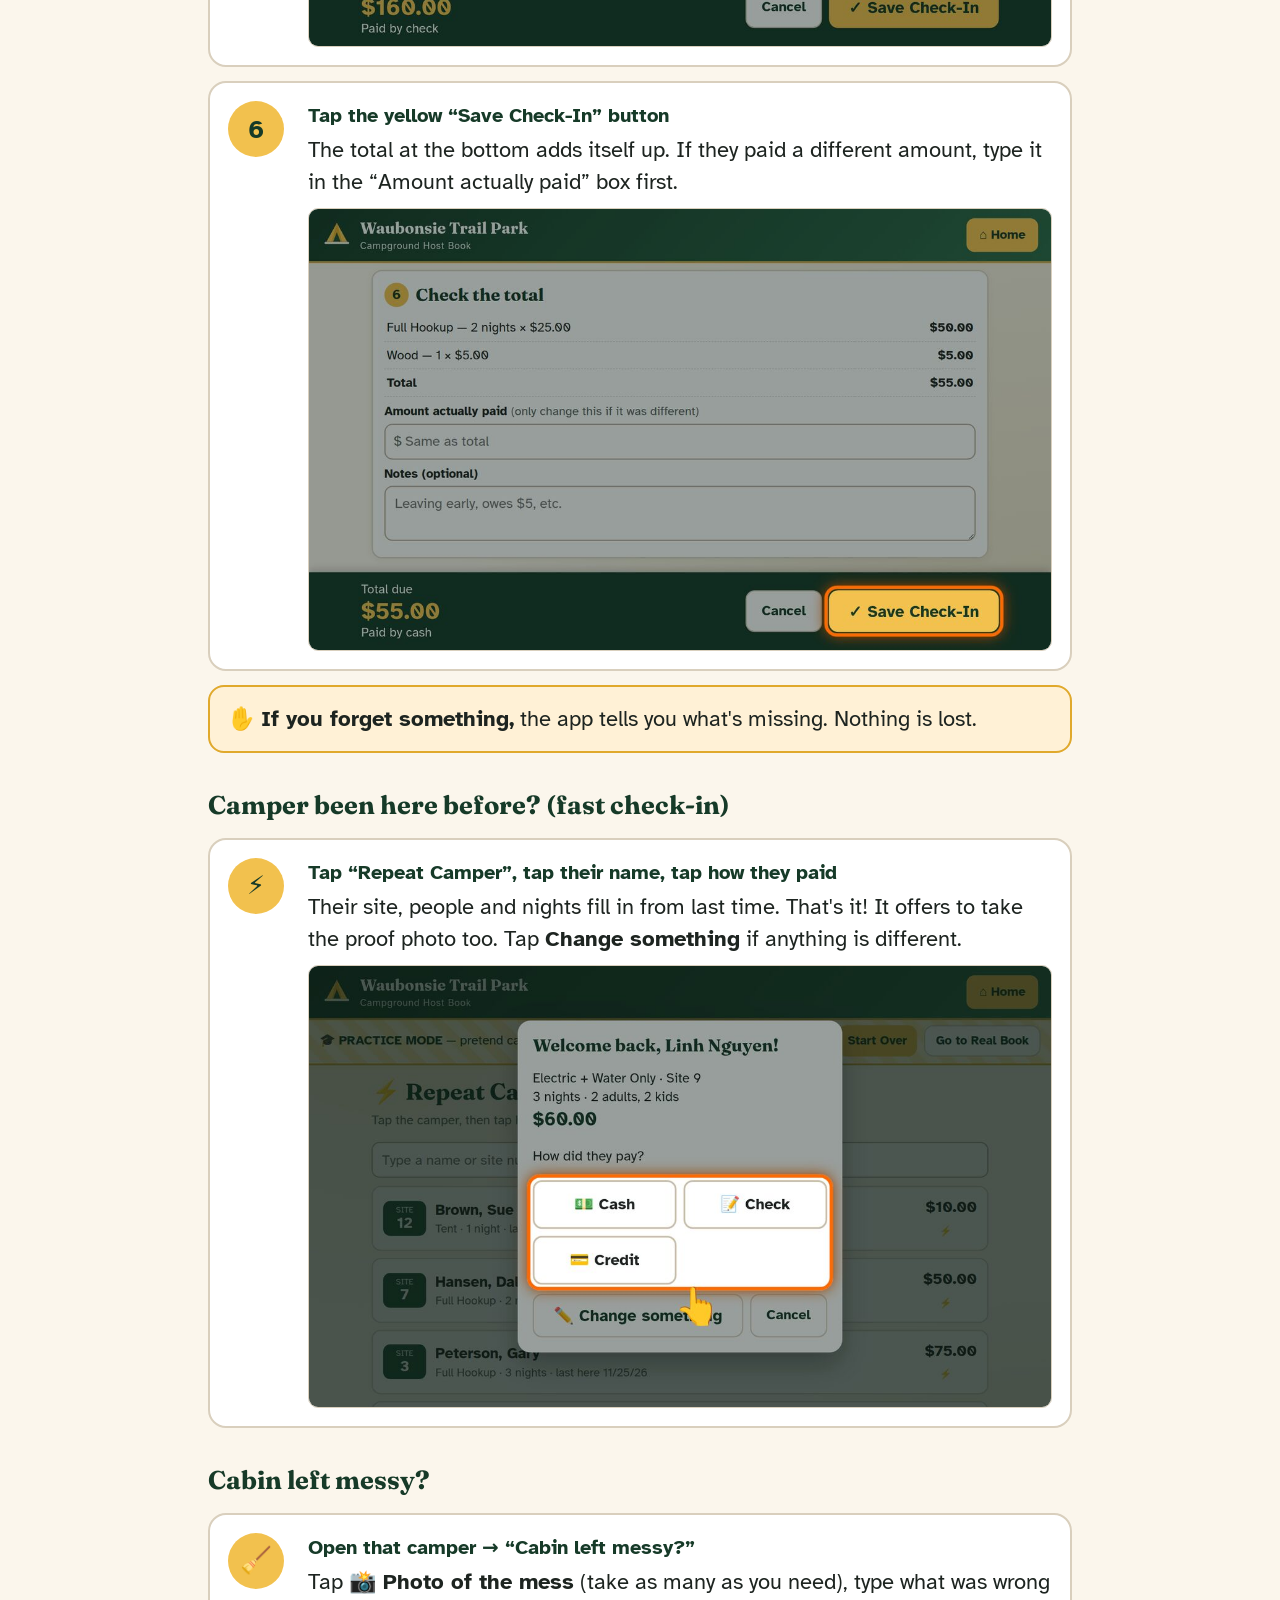
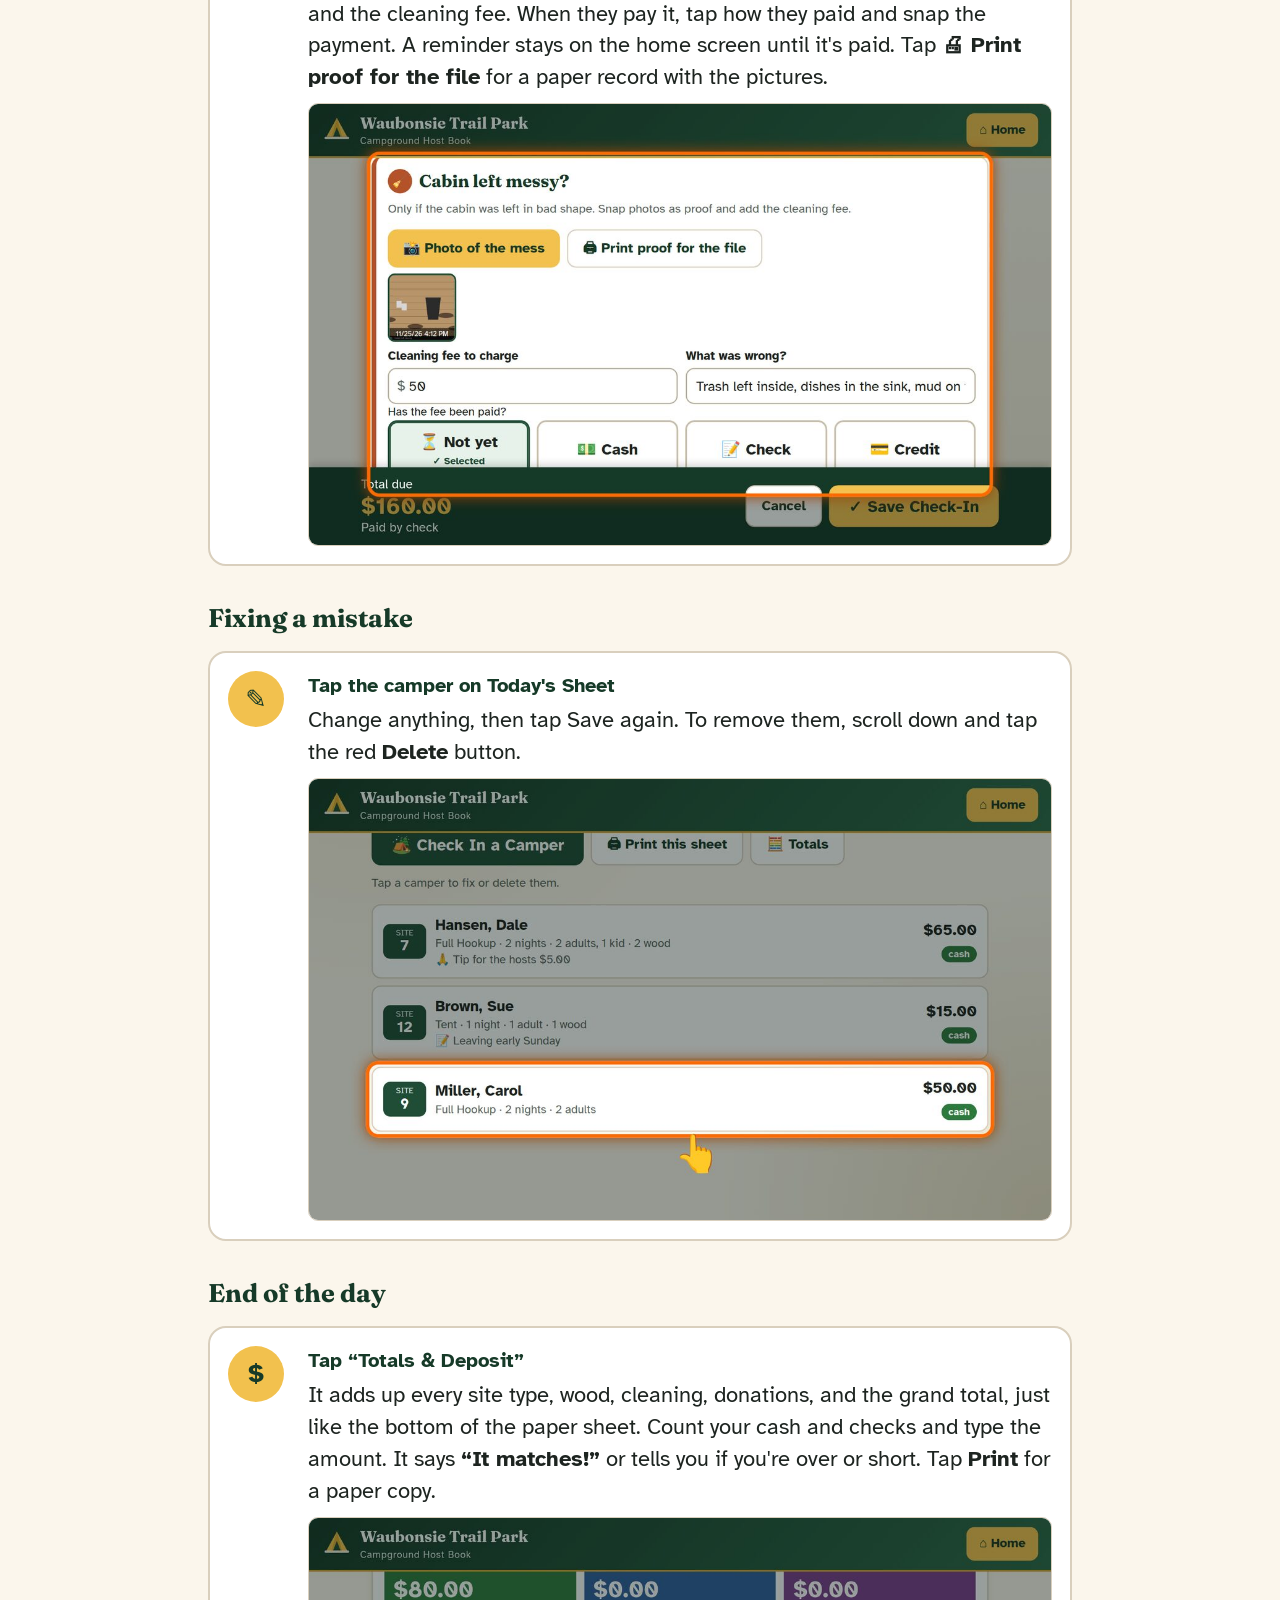
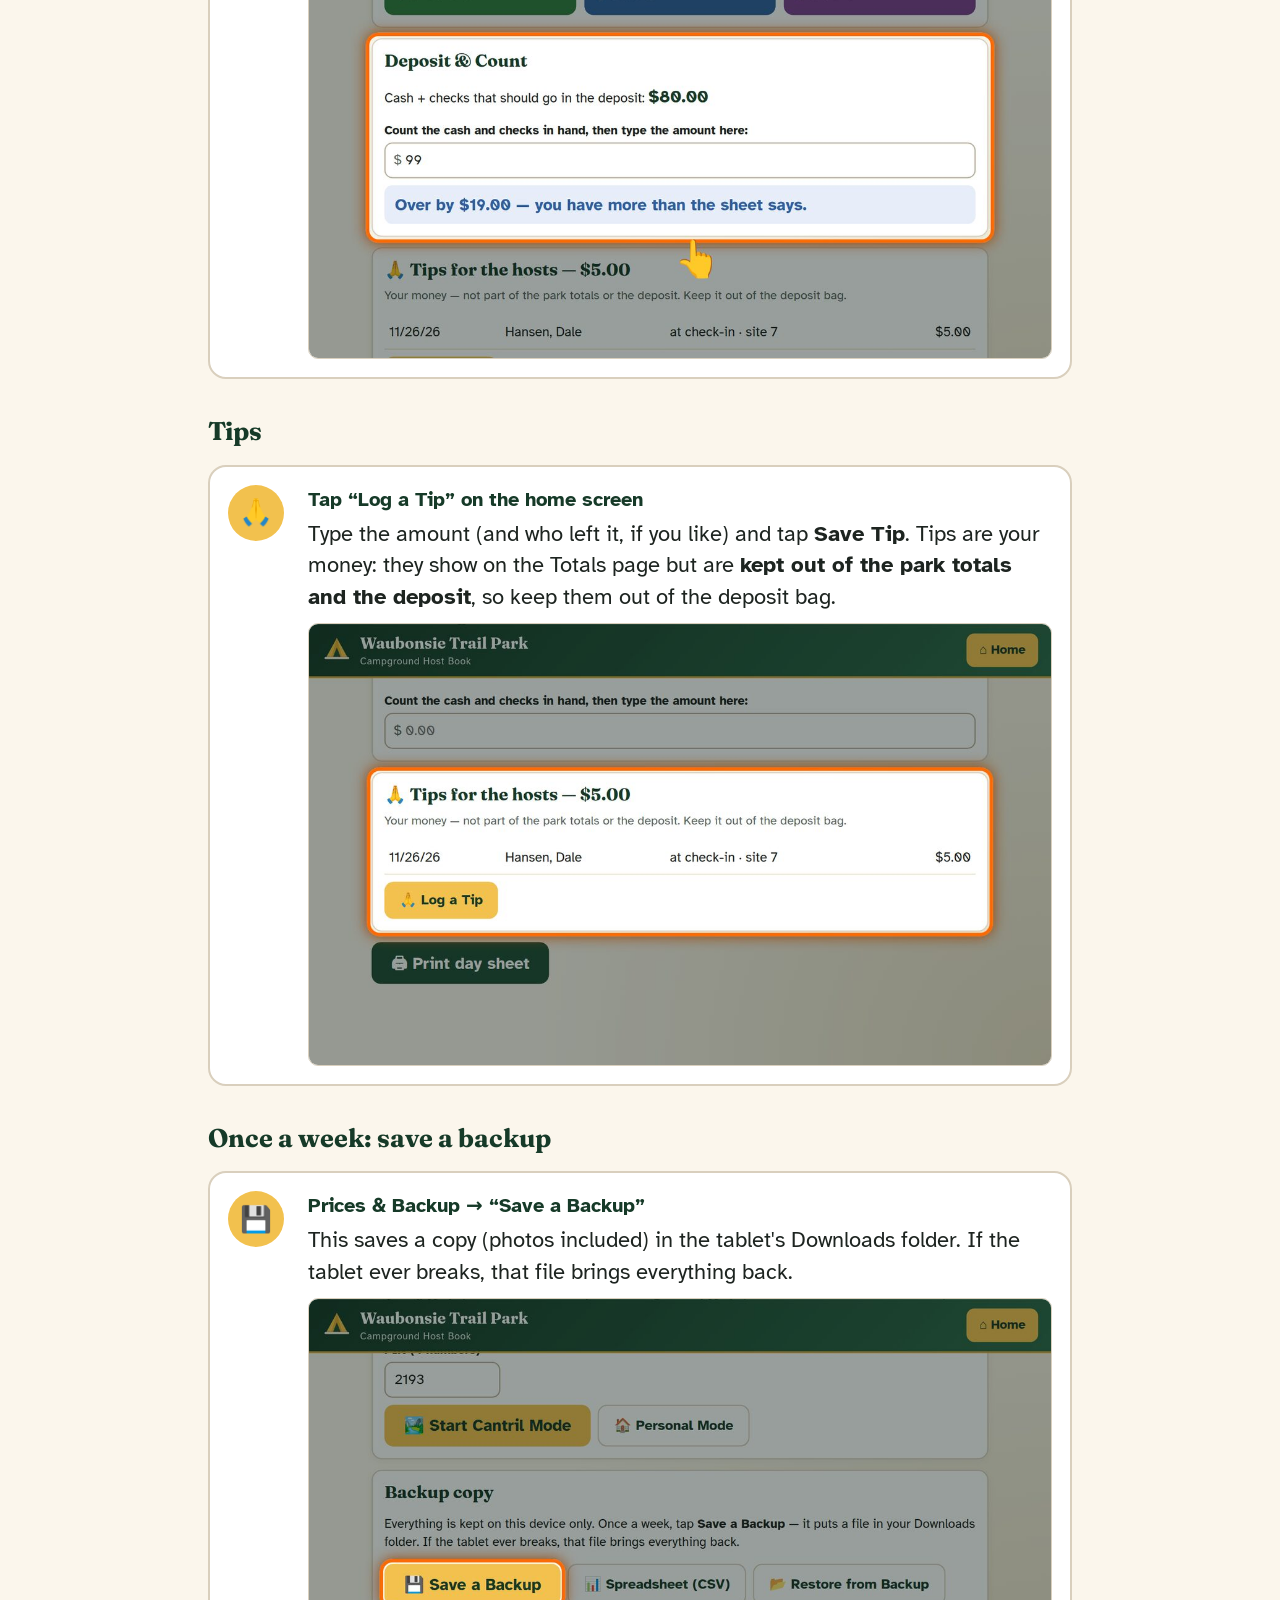
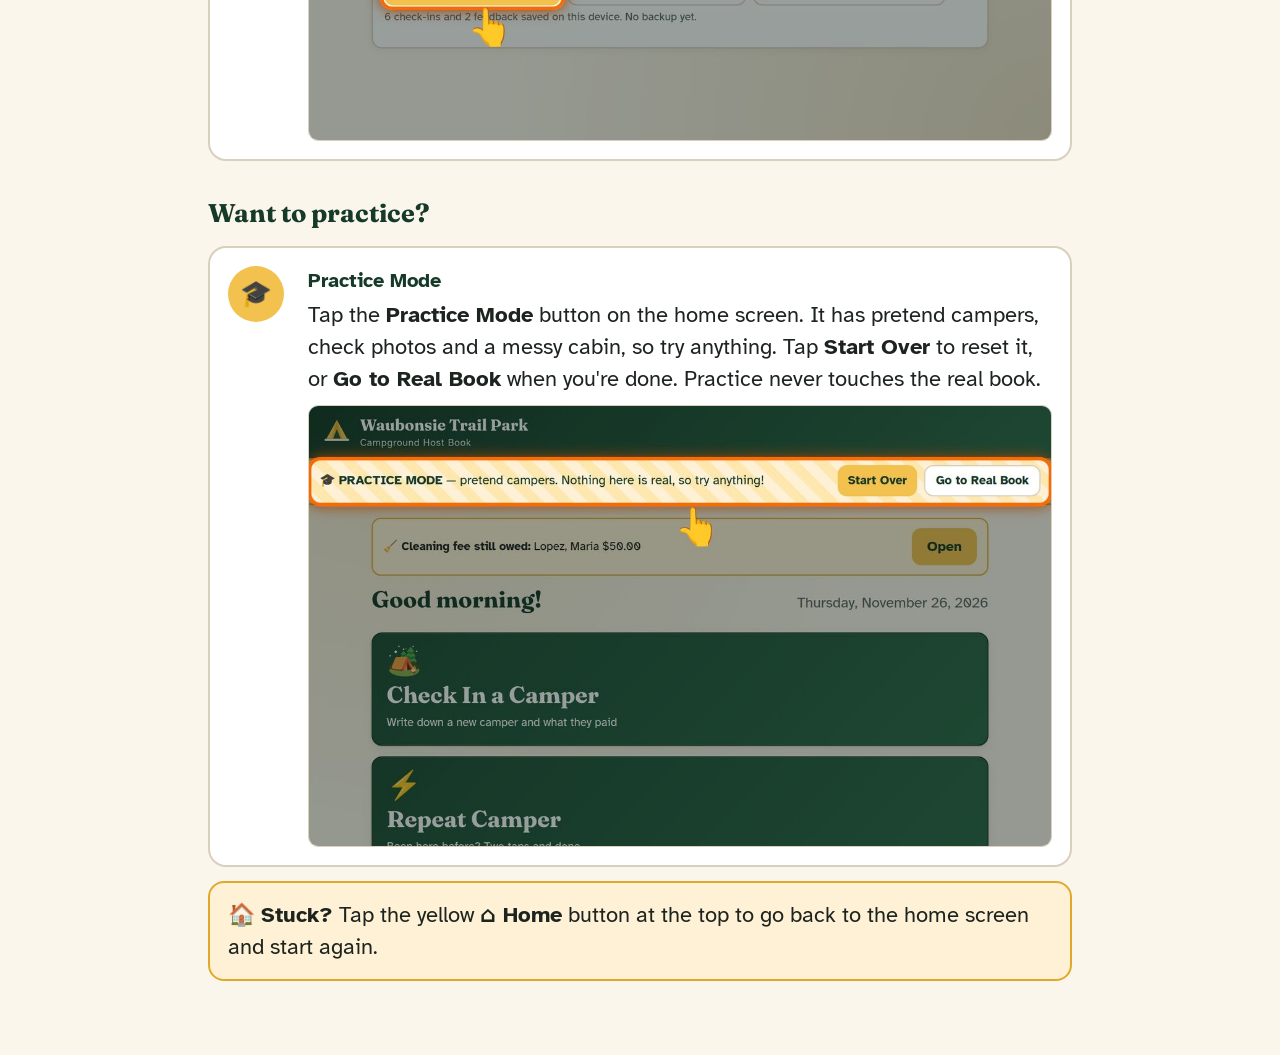
==== commit efb3e3a5: "How-to video and guide cover proof photos, repeat campers, messy cabins and tips" ====
--- a/guide/index.html
+++ b/guide/index.html
@@ -22,19 +22,26 @@
 <header><h1>Campground Host Book</h1><p>Easy guide · Waubonsie Trail Park</p></header>
 <main>
 <div class="noprint"><a class="btn" href="../">⬅ Back to the Host Book</a><a class="btn sun" href="../?demo">🎓 Practice Mode</a><a class="btn" href="javascript:print()">🖨 Print this guide</a></div>
-<div class="video"><h2 style="margin-top:0">📺 Watch the video first (3 minutes)</h2><video controls preload="metadata" poster="img/s1.jpg" src="how-to-video.mp4"></video><p>Tap the ▶ play button. Turn the sound up.</p></div>
+<div class="video"><h2 style="margin-top:0">📺 Watch the video first (about 4 minutes)</h2><video controls preload="metadata" poster="img/s1.jpg" src="how-to-video.mp4?v=2"></video><p>Tap the ▶ play button. Turn the sound up.</p></div>
 
 <h2>Opening the app</h2>
-<p>Tap the green tent picture called <b>Host Book</b> on the tablet's home screen. You do not need the internet.</p>
+<p>On the tablet, tap <b>🔒 Hosts</b>, type your PIN, then tap <b>📒 Host Book</b>. You do not need the internet.</p>
 
 <h2>Checking in a camper</h2>
 <div class="step"><div class="n">1</div><div><b class="t">Tap “Check In a Camper”</b>It's the big green button on the home screen.<img src="img/s1.jpg" alt=""></div></div>
 <div class="step"><div class="n">2</div><div><b class="t">Type the name and site number</b>Tap the box, and a keyboard pops up. The date is filled in for you. Leave the site number empty for a cabin.<img src="img/s2.jpg" alt=""></div></div>
 <div class="step"><div class="n">3</div><div><b class="t">Tap the kind of site</b>Full Hookup, Electric + Water Only, Rustic Cabin, ADA Cabin, or Tent. Your choice turns green.<img src="img/s3.jpg" alt=""></div></div>
 <div class="step"><div class="n">4</div><div><b class="t">Tap + or − for nights and people</b>Then add wood bundles, a cleaning fee, or a donation, but only if they have one.<img src="img/s4.jpg" alt=""></div></div>
-<div class="step"><div class="n">5</div><div><b class="t">Tap how they paid</b>Cash, Check, or Credit. For a check you can type the check number.<img src="img/s6.jpg" alt=""></div></div>
+<div class="step"><div class="n">5</div><div><b class="t">Tap how they paid</b>Cash, Check, or Credit. For a check you can type the check number. A tip for <i>you</i> goes in the <b>🙏 Tip for the hosts</b> box (step 4), not in the total.<img src="img/s6.jpg" alt=""></div></div>
+<div class="step"><div class="n">📸</div><div><b class="t">Snap a photo as proof of payment</b><b>Check:</b> tap “Check (front &amp; back)”. Take the front, flip the check over, take the back.<br><b>Cash:</b> one picture of the bills. <b>Card:</b> a picture of the receipt — never the card itself.<br>The date and time are stamped on every picture, and the app tries to read the check number for you.<img src="img/sp2.jpg" alt=""></div></div>
 <div class="step"><div class="n">6</div><div><b class="t">Tap the yellow “Save Check-In” button</b>The total at the bottom adds itself up. If they paid a different amount, type it in the “Amount actually paid” box first.<img src="img/s8.jpg" alt=""></div></div>
 <div class="tip">✋ <b>If you forget something,</b> the app tells you what's missing. Nothing is lost.</div>
+
+<h2>Camper been here before? (fast check-in)</h2>
+<div class="step"><div class="n">⚡</div><div><b class="t">Tap “Repeat Camper”, tap their name, tap how they paid</b>Their site, people and nights fill in from last time. That's it! It offers to take the proof photo too. Tap <b>Change something</b> if anything is different.<img src="img/sr3.jpg" alt=""></div></div>
+
+<h2>Cabin left messy?</h2>
+<div class="step"><div class="n">🧹</div><div><b class="t">Open that camper → “Cabin left messy?”</b>Tap <b>📸 Photo of the mess</b> (take as many as you need), type what was wrong and the cleaning fee. When they pay it, tap how they paid and snap the payment. A reminder stays on the home screen until it's paid. Tap <b>🖨 Print proof for the file</b> for a paper record with the pictures.<img src="img/sm1.jpg" alt=""></div></div>
 
 <h2>Fixing a mistake</h2>
 <div class="step"><div class="n">✎</div><div><b class="t">Tap the camper on Today's Sheet</b>Change anything, then tap Save again. To remove them, scroll down and tap the red <b>Delete</b> button.<img src="img/s9.jpg" alt=""></div></div>
@@ -42,11 +49,14 @@
 <h2>End of the day</h2>
 <div class="step"><div class="n">$</div><div><b class="t">Tap “Totals &amp; Deposit”</b>It adds up every site type, wood, cleaning, donations, and the grand total, just like the bottom of the paper sheet. Count your cash and checks and type the amount. It says <b>“It matches!”</b> or tells you if you're over or short. Tap <b>Print</b> for a paper copy.<img src="img/s12.jpg" alt=""></div></div>
 
+<h2>Tips</h2>
+<div class="step"><div class="n">🙏</div><div><b class="t">Tap “Log a Tip” on the home screen</b>Type the amount (and who left it, if you like) and tap <b>Save Tip</b>. Tips are your money: they show on the Totals page but are <b>kept out of the park totals and the deposit</b>, so keep them out of the deposit bag.<img src="img/st2.jpg" alt=""></div></div>
+
 <h2>Once a week: save a backup</h2>
-<div class="step"><div class="n">💾</div><div><b class="t">Prices &amp; Backup → “Save a Backup”</b>This saves a copy in the tablet's Downloads folder. If the tablet ever breaks, that file brings everything back.<img src="img/s14.jpg" alt=""></div></div>
+<div class="step"><div class="n">💾</div><div><b class="t">Prices &amp; Backup → “Save a Backup”</b>This saves a copy (photos included) in the tablet's Downloads folder. If the tablet ever breaks, that file brings everything back.<img src="img/s14.jpg" alt=""></div></div>
 
 <h2>Want to practice?</h2>
-<div class="step"><div class="n">🎓</div><div><b class="t">Practice Mode</b>Tap the <b>Practice Mode</b> button on the home screen. It has pretend campers, so try anything. Tap <b>Start Over</b> to reset it, or <b>Go to Real Book</b> when you're done. Practice never touches the real book.<img src="img/s15.jpg" alt=""></div></div>
+<div class="step"><div class="n">🎓</div><div><b class="t">Practice Mode</b>Tap the <b>Practice Mode</b> button on the home screen. It has pretend campers, check photos and a messy cabin, so try anything. Tap <b>Start Over</b> to reset it, or <b>Go to Real Book</b> when you're done. Practice never touches the real book.<img src="img/s15.jpg" alt=""></div></div>
 
 <div class="tip">🏠 <b>Stuck?</b> Tap the yellow <b>⌂ Home</b> button at the top to go back to the home screen and start again.</div>
 </main></body></html>
